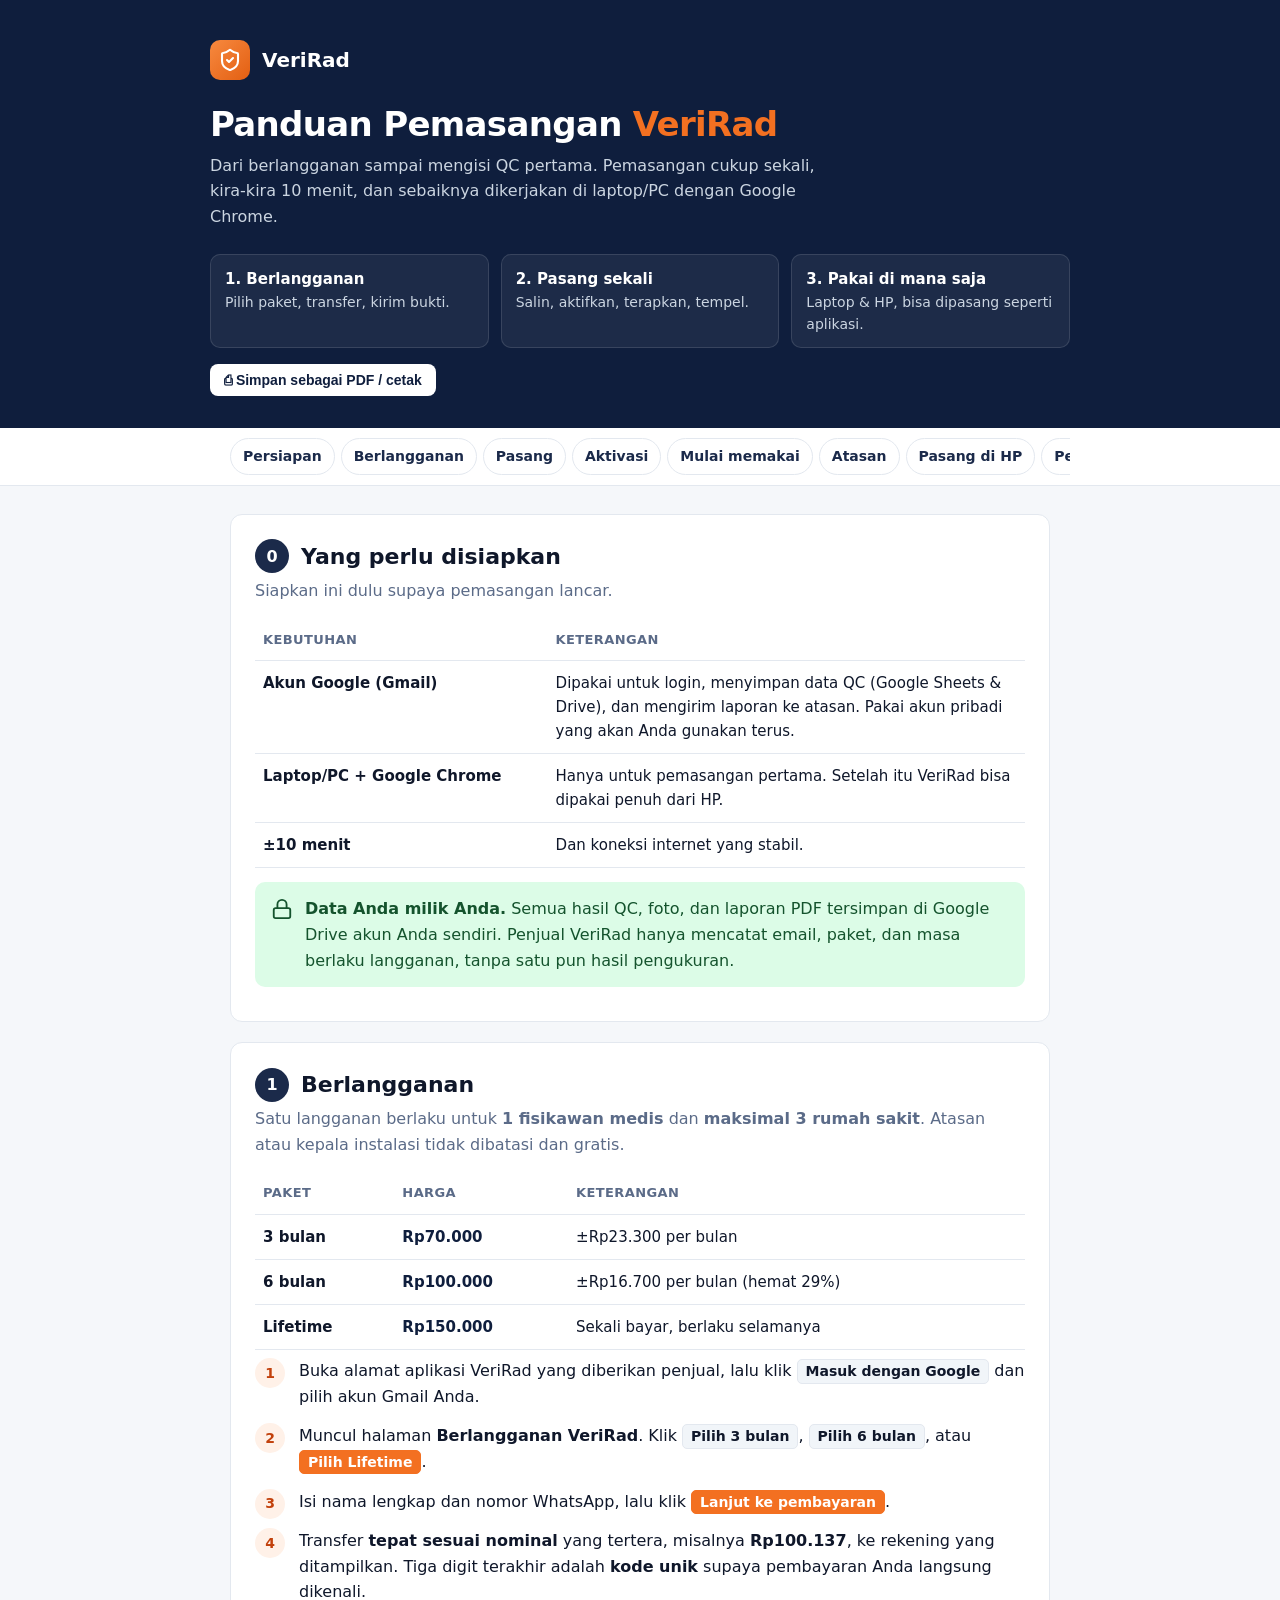
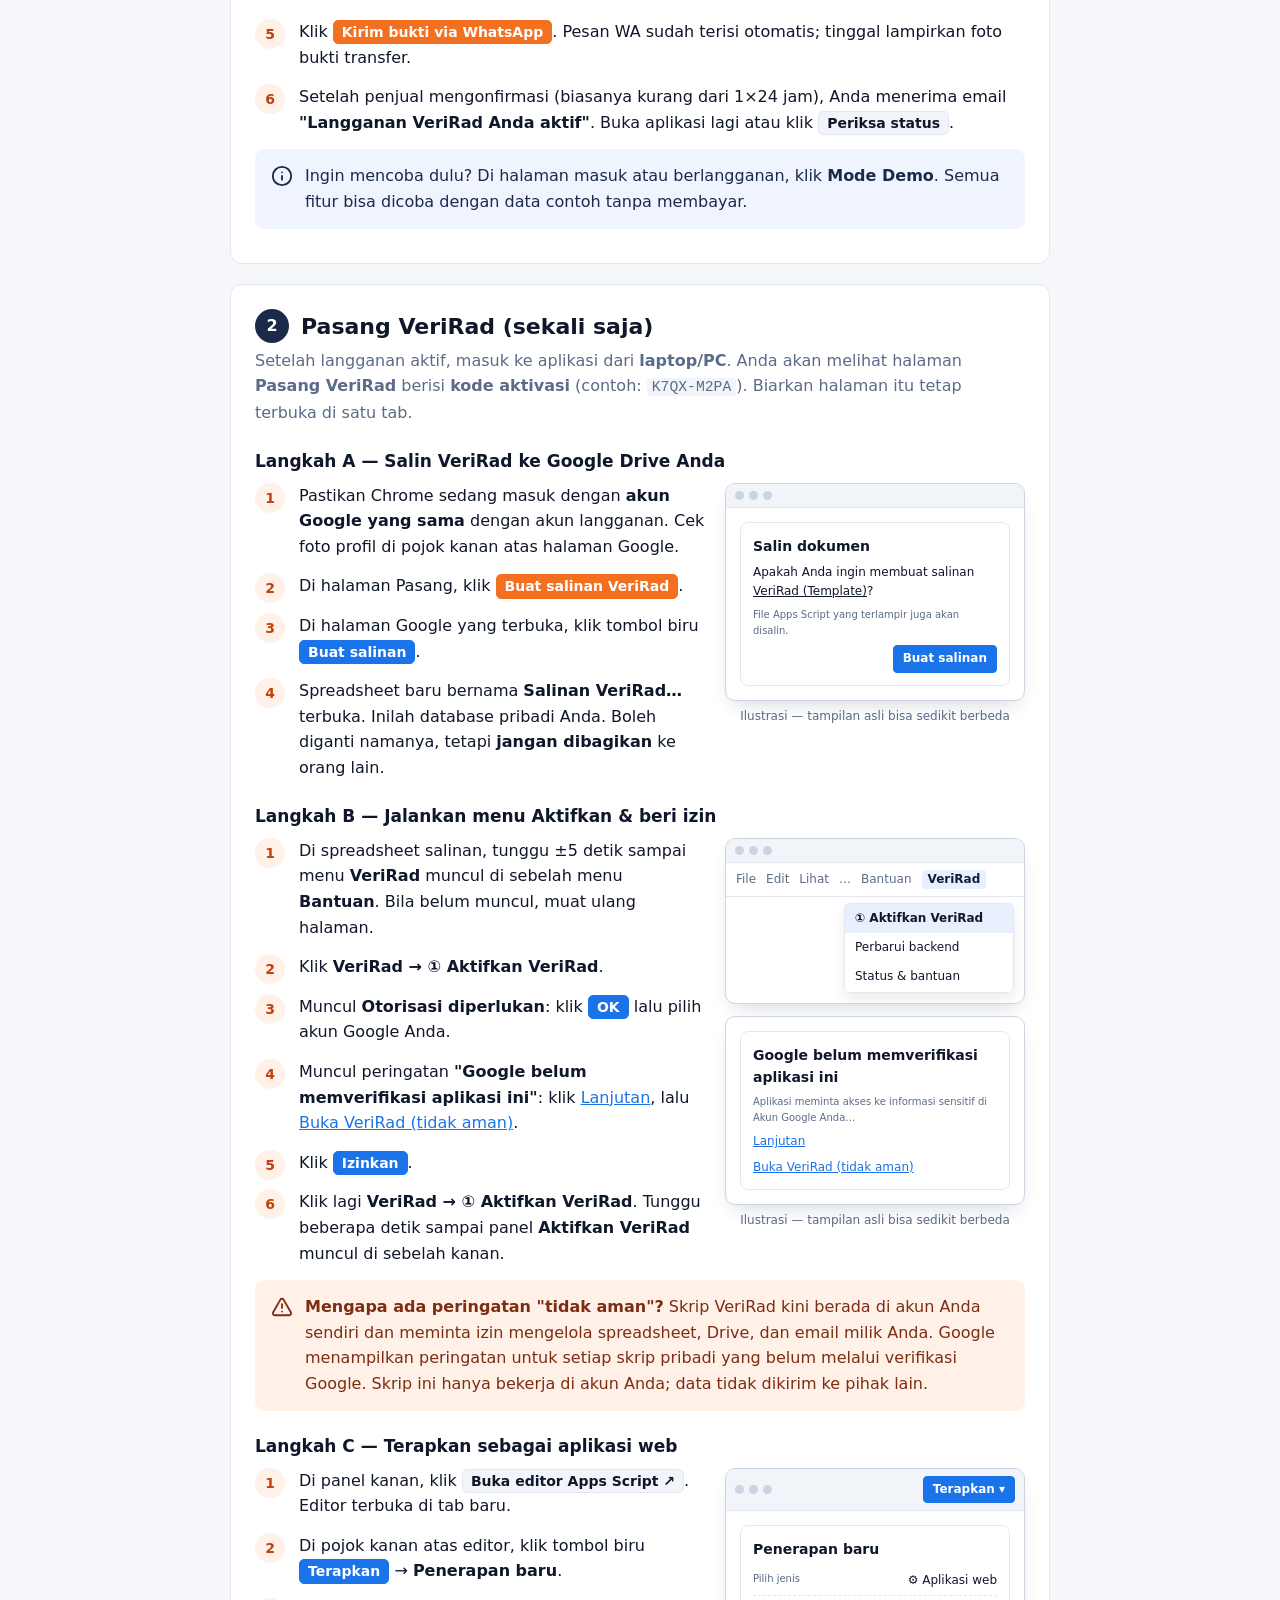
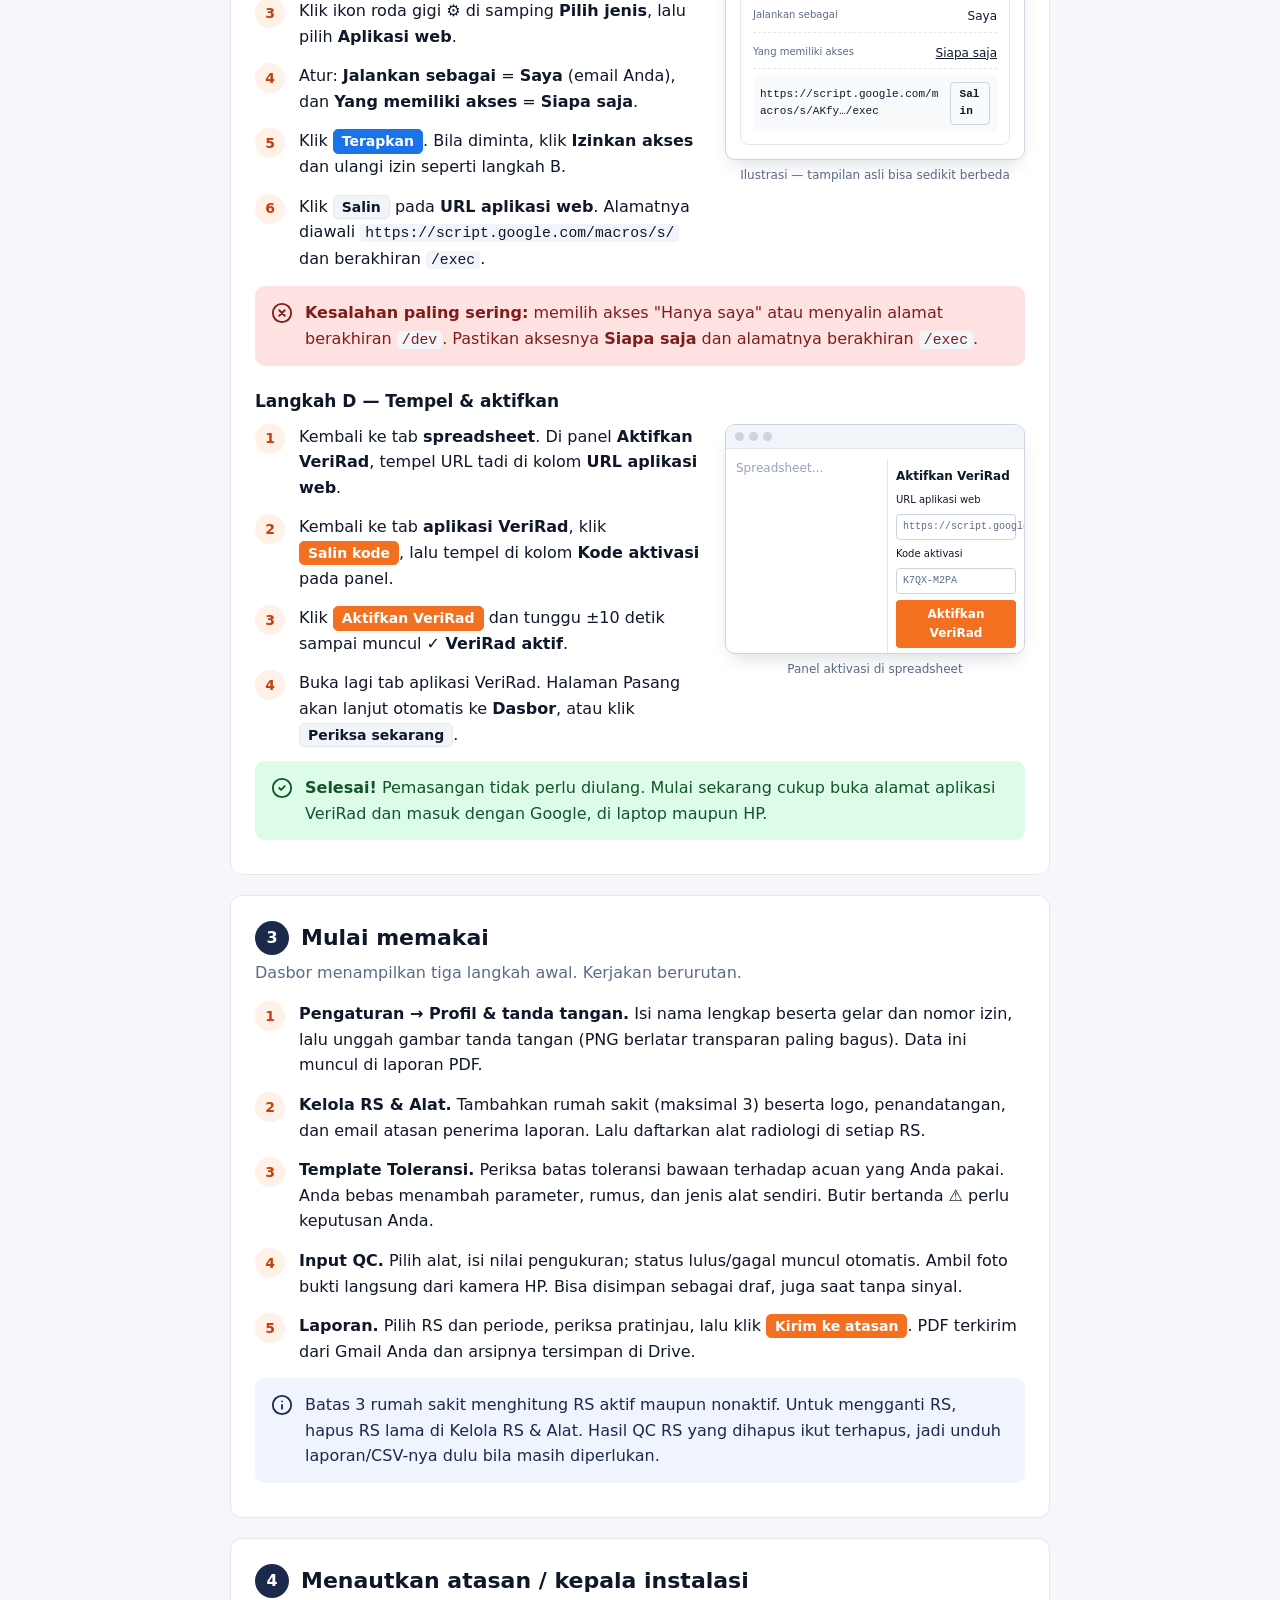
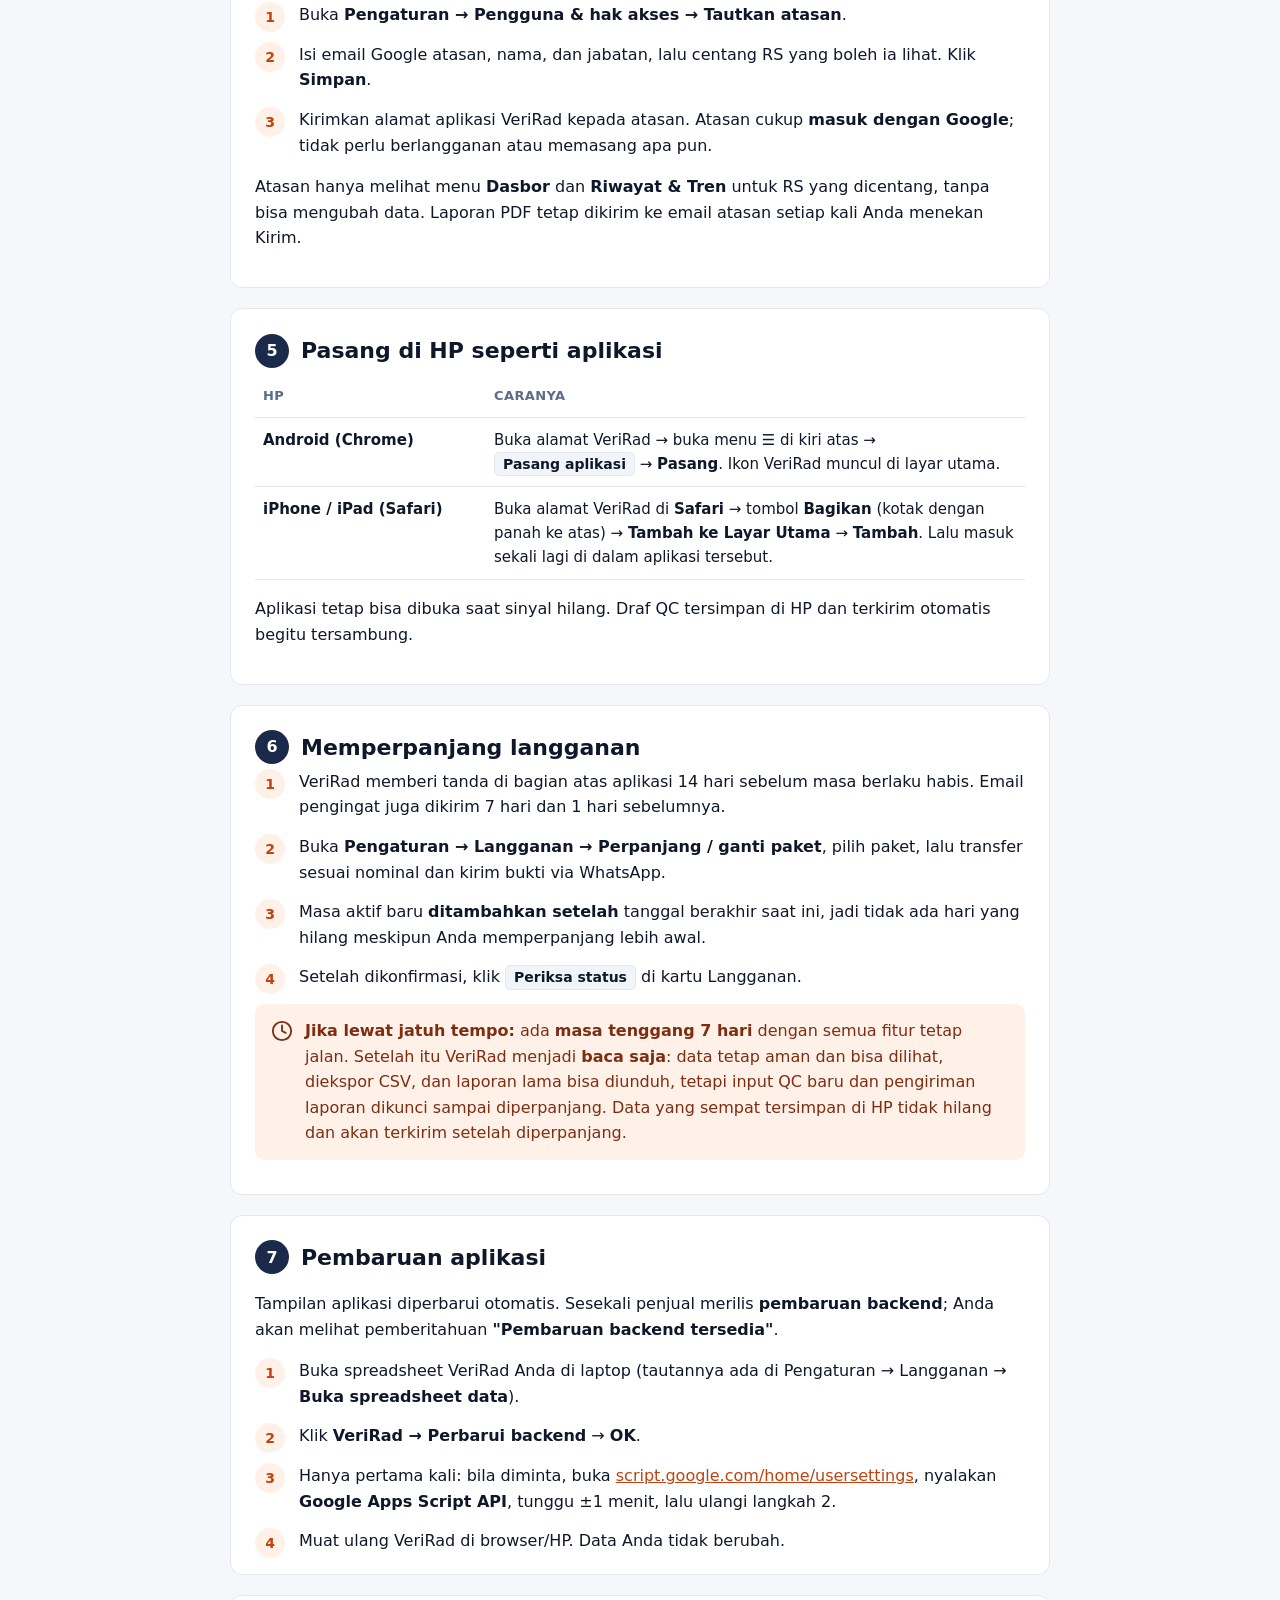
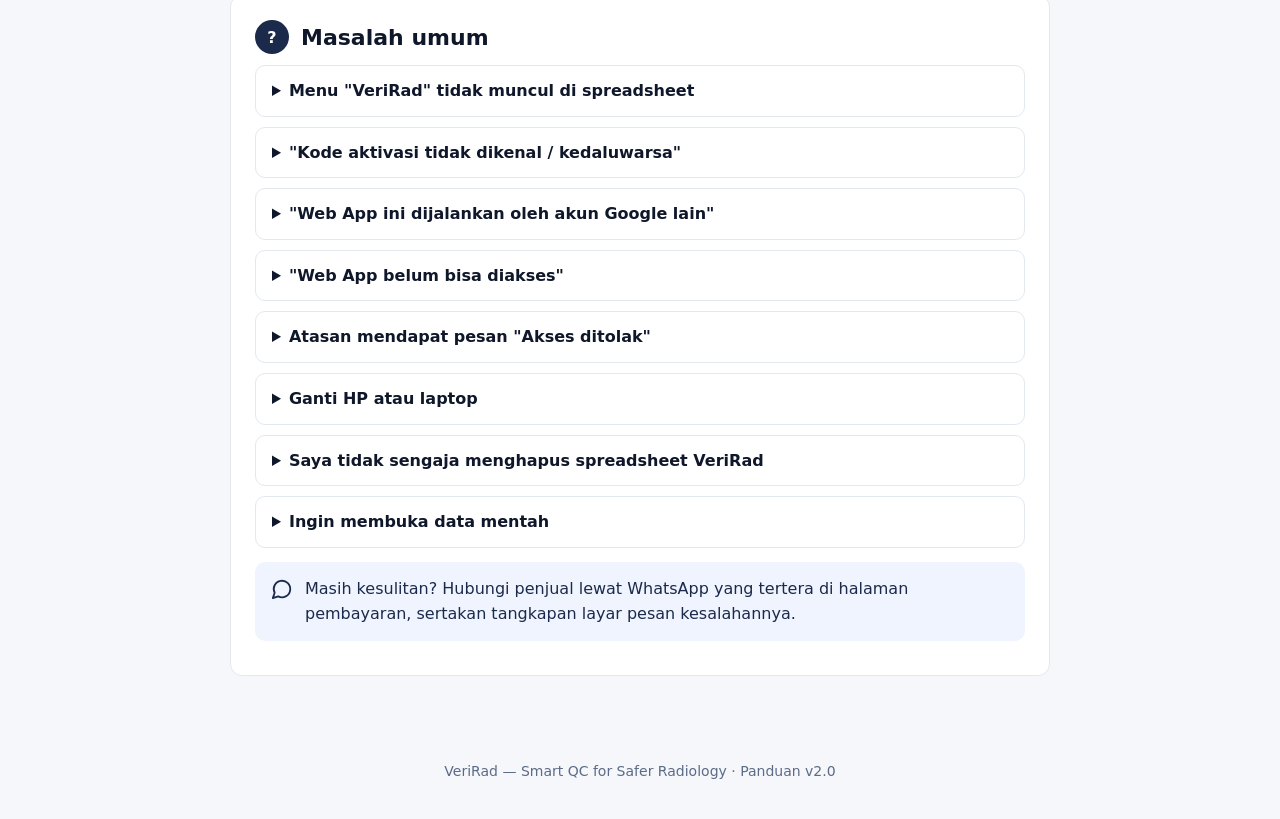
==== panduan.html @ 410401f8 "v2.0 langganan" ====
<!doctype html>
<html lang="id">
<head>
<meta charset="utf-8">
<meta name="viewport" content="width=device-width, initial-scale=1">
<title>Panduan Pemasangan VeriRad</title>
<meta name="description" content="Panduan langkah demi langkah berlangganan, memasang, dan memakai VeriRad untuk fisikawan medis.">
<link rel="icon" href="icons/favicon-32.png">
<style>
:root { --navy: #0F1E3D; --navy7: #1B2A4A; --orange: #F37021; --wash: #FFF1E8; --text: #0F172A; --muted: #5B6B88; --border: #E3E8EF; --canvas: #F5F7FA;
  --pass: #15803D; --passbg: #DCFCE7; --fail: #B91C1C; --failbg: #FEE2E2; --info: #EFF4FF; --g: #1A73E8; }
* { box-sizing: border-box; }
html { scroll-behavior: smooth; overflow-x: clip; }
body { overflow-x: clip; margin: 0; font-family: Inter, system-ui, -apple-system, "Segoe UI", Roboto, Arial, sans-serif; color: var(--text); background: var(--canvas); line-height: 1.6; font-size: 16px; -webkit-font-smoothing: antialiased; }
a { color: #C2410C; }
header.hero { background: var(--navy); color: #fff; padding: 40px 20px 32px; }
.wrap { max-width: 860px; margin: 0 auto; padding: 0 20px; }
header .wrap { padding: 0; }
.brand { display: flex; align-items: center; gap: 12px; font-weight: 700; font-size: 20px; }
.logo { width: 40px; height: 40px; border-radius: 10px; background: linear-gradient(135deg, #F7893F, #E35F12); display: grid; place-items: center; }
.logo svg { width: 24px; height: 24px; stroke: #fff; fill: none; stroke-width: 2.1; stroke-linecap: round; stroke-linejoin: round; }
h1 { font-size: 34px; line-height: 1.2; margin: 24px 0 8px; letter-spacing: -.02em; }
h1 em { font-style: normal; color: var(--orange); }
header p { color: #CBD5E1; margin: 0; max-width: 640px; }
.ringkas { display: grid; grid-template-columns: repeat(3, 1fr); gap: 12px; margin-top: 24px; }
.ringkas div { background: rgba(255,255,255,.06); border: 1px solid rgba(255,255,255,.12); border-radius: 10px; padding: 12px 14px; font-size: 14px; color: #CBD5E1; }
.ringkas b { display: block; color: #fff; font-size: 15px; }
nav.toc { background: #fff; border-bottom: 1px solid var(--border); position: sticky; top: 0; z-index: 5; }
nav.toc .wrap { display: flex; gap: 6px; overflow-x: auto; padding: 10px 20px; scrollbar-width: none; }
nav.toc a { white-space: nowrap; text-decoration: none; color: var(--navy7); font-size: 14px; font-weight: 600; padding: 6px 12px; border-radius: 999px; border: 1px solid var(--border); }
nav.toc a:hover { border-color: var(--orange); }
main { padding: 28px 0 64px; }
section.bab { background: #fff; border: 1px solid var(--border); border-radius: 12px; padding: 24px 24px 20px; margin-bottom: 20px; scroll-margin-top: 64px; }
h2 { font-size: 22px; margin: 0 0 4px; display: flex; align-items: center; gap: 12px; }
h2 .no { width: 34px; height: 34px; border-radius: 50%; background: var(--navy7); color: #fff; display: grid; place-items: center; font-size: 16px; flex: none; }
.sub { color: var(--muted); margin: 0 0 16px; }
h3 { font-size: 17px; margin: 22px 0 8px; }
ol.langkah { counter-reset: n; list-style: none; padding: 0; margin: 0; display: flex; flex-direction: column; gap: 14px; }
ol.langkah > li { counter-increment: n; position: relative; padding-left: 44px; }
ol.langkah > li::before { content: counter(n); position: absolute; left: 0; top: 0; width: 30px; height: 30px; border-radius: 50%; background: var(--wash); color: #C2410C; font-weight: 700; display: grid; place-items: center; font-size: 14px; }
.btnlabel { display: inline-block; padding: 0 8px; border-radius: 5px; background: #F1F5F9; border: 1px solid var(--border); font-weight: 600; font-size: 14px; white-space: nowrap; }
.gbtn { background: var(--g); color: #fff; border-color: var(--g); }
.obtn { background: var(--orange); color: #fff; border-color: var(--orange); }
code, .mono { font-family: "JetBrains Mono", ui-monospace, Menlo, Consolas, monospace; font-size: .92em; background: #F1F5F9; padding: 1px 5px; border-radius: 4px; }
.kotak { border-radius: 10px; padding: 14px 16px; margin: 14px 0; display: flex; gap: 12px; align-items: flex-start; }
.kotak svg { width: 22px; height: 22px; flex: none; margin-top: 2px; fill: none; stroke: currentColor; stroke-width: 2; stroke-linecap: round; stroke-linejoin: round; }
.kotak p { margin: 0; }
.tips { background: var(--info); color: var(--navy7); }
.awas { background: var(--wash); color: #7C2D12; }
.aman { background: var(--passbg); color: #14532D; }
.bahaya { background: var(--failbg); color: #7F1D1D; }
table { width: 100%; border-collapse: collapse; font-size: 15px; margin: 8px 0; }
th, td { border-bottom: 1px solid var(--border); text-align: left; padding: 10px 8px; vertical-align: top; }
th { font-size: 13px; color: var(--muted); text-transform: uppercase; letter-spacing: .03em; }
.harga { font-weight: 700; color: var(--navy); white-space: nowrap; }
.dua { display: grid; grid-template-columns: minmax(0, 1fr) 300px; gap: 20px; align-items: start; }
/* ilustrasi skematis */
.mk { border: 1px solid #CBD5E1; border-radius: 10px; background: #fff; overflow: hidden; font-size: 12px; box-shadow: 0 10px 20px -8px rgba(15,30,61,.18); position: relative; }
.mk-bar { display: flex; gap: 5px; align-items: center; padding: 7px 9px; background: #F1F5F9; border-bottom: 1px solid var(--border); }
.mk-bar i { width: 9px; height: 9px; border-radius: 50%; background: #CBD5E1; }
.mk-dlg { margin: 14px; padding: 12px; border: 1px solid var(--border); border-radius: 8px; display: flex; flex-direction: column; gap: 6px; }
.mk-dlg b { font-size: 14px; }
.mk-row { display: flex; justify-content: space-between; gap: 8px; padding: 5px 0; border-bottom: 1px dashed var(--border); }
.mk-row small, .mk-dlg small { color: var(--muted); }
.mk-b { display: inline-block; padding: 3px 9px; border-radius: 4px; border: 1px solid #CBD5E1; font-weight: 600; }
.mk-p { background: var(--g); color: #fff; border-color: var(--g); }
.mk-menu { display: flex; gap: 10px; padding: 7px 10px; border-bottom: 1px solid var(--border); color: var(--muted); }
.mk-on { color: var(--navy); font-weight: 700; background: #E8F0FE; padding: 0 6px; border-radius: 3px; }
.mk-drop { display: flex; flex-direction: column; border: 1px solid var(--border); border-radius: 6px; margin: 6px 10px 10px auto; width: 170px; box-shadow: 0 6px 14px rgba(0,0,0,.08); }
.mk-drop span { padding: 5px 10px; } .mk-sel { background: #E8F0FE; font-weight: 600; }
.mk-link { color: var(--g); text-decoration: underline; }
.mk-url { padding: 7px; background: #F8FAFC; border-radius: 4px; font-family: ui-monospace, monospace; font-size: 11px; display: flex; justify-content: space-between; gap: 6px; align-items: center; word-break: break-all; }
.mk-side { position: absolute; right: 0; top: 34px; bottom: 0; width: 46%; border-left: 1px solid var(--border); background: #fff; padding: 8px; display: flex; flex-direction: column; gap: 6px; }
.mk-in { border: 1px solid #CBD5E1; border-radius: 4px; padding: 4px 6px; font-family: ui-monospace, monospace; font-size: 10px; color: var(--muted); }
.mk-go { background: var(--orange); color: #fff; text-align: center; border-radius: 4px; padding: 5px; font-weight: 700; }
.cap { font-size: 12px; color: var(--muted); text-align: center; margin-top: 6px; }
details { border: 1px solid var(--border); border-radius: 10px; padding: 12px 16px; margin: 10px 0; background: #fff; }
details summary { cursor: pointer; font-weight: 600; }
details[open] summary { margin-bottom: 8px; }
footer { text-align: center; color: var(--muted); font-size: 14px; padding: 0 20px 40px; }
.cetak { display: inline-flex; gap: 8px; align-items: center; margin-top: 16px; background: #fff; color: var(--navy); border: 0; border-radius: 8px; padding: 8px 14px; font-weight: 600; cursor: pointer; font-size: 14px; text-decoration: none; }
@media (max-width: 720px) {
  h1 { font-size: 26px; } .ringkas { grid-template-columns: 1fr; } .dua { grid-template-columns: minmax(0, 1fr); } .btnlabel { white-space: normal; } .mono, code { word-break: break-all; } .dua .mk { max-width: 360px; }
  section.bab { padding: 20px 16px 16px; } .wrap { padding: 0 14px; } nav.toc .wrap { padding: 10px 14px; }
}
@media print {
  nav.toc, .cetak { display: none; } body { background: #fff; font-size: 12.5px; } header.hero { padding: 24px 0; -webkit-print-color-adjust: exact; print-color-adjust: exact; }
  section.bab { break-inside: avoid-page; border: 0; padding: 12px 0; margin: 0; } .kotak, .mk, .logo, h2 .no, ol.langkah > li::before, .btnlabel { -webkit-print-color-adjust: exact; print-color-adjust: exact; }
  .halaman-baru { break-before: page; }
}
</style>
</head>
<body>
<header class="hero"><div class="wrap">
  <div class="brand"><span class="logo"><svg viewBox="0 0 24 24"><path d="M20 13c0 5-3.5 7.5-7.66 8.95a1 1 0 0 1-.67-.01C7.5 20.5 4 18 4 13V6a1 1 0 0 1 1-1c2 0 4.5-1.2 6.24-2.72a1.17 1.17 0 0 1 1.52 0C14.51 3.81 17 5 19 5a1 1 0 0 1 1 1z"/><path d="m9 12 2 2 4-4"/></svg></span>VeriRad</div>
  <h1>Panduan Pemasangan <em>VeriRad</em></h1>
  <p>Dari berlangganan sampai mengisi QC pertama. Pemasangan cukup sekali, kira-kira 10 menit, dan sebaiknya dikerjakan di laptop/PC dengan Google Chrome.</p>
  <div class="ringkas">
    <div><b>1. Berlangganan</b>Pilih paket, transfer, kirim bukti.</div>
    <div><b>2. Pasang sekali</b>Salin, aktifkan, terapkan, tempel.</div>
    <div><b>3. Pakai di mana saja</b>Laptop & HP, bisa dipasang seperti aplikasi.</div>
  </div>
  <button class="cetak" onclick="window.print()">⎙ Simpan sebagai PDF / cetak</button>
</div></header>

<nav class="toc"><div class="wrap">
  <a href="#siapkan">Persiapan</a><a href="#langganan">Berlangganan</a><a href="#pasang">Pasang</a><a href="#aktivasi">Aktivasi</a><a href="#mulai">Mulai memakai</a>
  <a href="#atasan">Atasan</a><a href="#hp">Pasang di HP</a><a href="#perpanjang">Perpanjang</a><a href="#perbarui">Pembaruan</a><a href="#masalah">Masalah umum</a>
</div></nav>

<main><div class="wrap">

<section class="bab" id="siapkan">
  <h2><span class="no">0</span>Yang perlu disiapkan</h2>
  <p class="sub">Siapkan ini dulu supaya pemasangan lancar.</p>
  <table>
    <tr><th style="width:38%">Kebutuhan</th><th>Keterangan</th></tr>
    <tr><td><b>Akun Google (Gmail)</b></td><td>Dipakai untuk login, menyimpan data QC (Google Sheets & Drive), dan mengirim laporan ke atasan. Pakai akun pribadi yang akan Anda gunakan terus.</td></tr>
    <tr><td><b>Laptop/PC + Google Chrome</b></td><td>Hanya untuk pemasangan pertama. Setelah itu VeriRad bisa dipakai penuh dari HP.</td></tr>
    <tr><td><b>±10 menit</b></td><td>Dan koneksi internet yang stabil.</td></tr>
  </table>
  <div class="kotak aman"><svg viewBox="0 0 24 24"><rect x="3" y="11" width="18" height="11" rx="2"/><path d="M7 11V7a5 5 0 0 1 10 0v4"/></svg>
    <p><b>Data Anda milik Anda.</b> Semua hasil QC, foto, dan laporan PDF tersimpan di Google Drive akun Anda sendiri. Penjual VeriRad hanya mencatat email, paket, dan masa berlaku langganan, tanpa satu pun hasil pengukuran.</p></div>
</section>

<section class="bab" id="langganan">
  <h2><span class="no">1</span>Berlangganan</h2>
  <p class="sub">Satu langganan berlaku untuk <b>1 fisikawan medis</b> dan <b>maksimal 3 rumah sakit</b>. Atasan atau kepala instalasi tidak dibatasi dan gratis.</p>
  <table>
    <tr><th>Paket</th><th>Harga</th><th>Keterangan</th></tr>
    <tr><td><b>3 bulan</b></td><td class="harga">Rp70.000</td><td>±Rp23.300 per bulan</td></tr>
    <tr><td><b>6 bulan</b></td><td class="harga">Rp100.000</td><td>±Rp16.700 per bulan (hemat 29%)</td></tr>
    <tr><td><b>Lifetime</b></td><td class="harga">Rp150.000</td><td>Sekali bayar, berlaku selamanya</td></tr>
  </table>
  <ol class="langkah">
    <li>Buka alamat aplikasi VeriRad yang diberikan penjual, lalu klik <span class="btnlabel">Masuk dengan Google</span> dan pilih akun Gmail Anda.</li>
    <li>Muncul halaman <b>Berlangganan VeriRad</b>. Klik <span class="btnlabel">Pilih 3 bulan</span>, <span class="btnlabel">Pilih 6 bulan</span>, atau <span class="btnlabel obtn">Pilih Lifetime</span>.</li>
    <li>Isi nama lengkap dan nomor WhatsApp, lalu klik <span class="btnlabel obtn">Lanjut ke pembayaran</span>.</li>
    <li>Transfer <b>tepat sesuai nominal</b> yang tertera, misalnya <b>Rp100.137</b>, ke rekening yang ditampilkan. Tiga digit terakhir adalah <b>kode unik</b> supaya pembayaran Anda langsung dikenali.</li>
    <li>Klik <span class="btnlabel obtn">Kirim bukti via WhatsApp</span>. Pesan WA sudah terisi otomatis; tinggal lampirkan foto bukti transfer.</li>
    <li>Setelah penjual mengonfirmasi (biasanya kurang dari 1×24 jam), Anda menerima email <b>"Langganan VeriRad Anda aktif"</b>. Buka aplikasi lagi atau klik <span class="btnlabel">Periksa status</span>.</li>
  </ol>
  <div class="kotak tips"><svg viewBox="0 0 24 24"><circle cx="12" cy="12" r="10"/><path d="M12 16v-4M12 8h.01"/></svg>
    <p>Ingin mencoba dulu? Di halaman masuk atau berlangganan, klik <b>Mode Demo</b>. Semua fitur bisa dicoba dengan data contoh tanpa membayar.</p></div>
</section>

<section class="bab halaman-baru" id="pasang">
  <h2><span class="no">2</span>Pasang VeriRad (sekali saja)</h2>
  <p class="sub">Setelah langganan aktif, masuk ke aplikasi dari <b>laptop/PC</b>. Anda akan melihat halaman <b>Pasang VeriRad</b> berisi <b>kode aktivasi</b> (contoh: <span class="mono">K7QX-M2PA</span>). Biarkan halaman itu tetap terbuka di satu tab.</p>

  <h3>Langkah A — Salin VeriRad ke Google Drive Anda</h3>
  <div class="dua"><ol class="langkah">
    <li>Pastikan Chrome sedang masuk dengan <b>akun Google yang sama</b> dengan akun langganan. Cek foto profil di pojok kanan atas halaman Google.</li>
    <li>Di halaman Pasang, klik <span class="btnlabel obtn">Buat salinan VeriRad</span>.</li>
    <li>Di halaman Google yang terbuka, klik tombol biru <span class="btnlabel gbtn">Buat salinan</span>.</li>
    <li>Spreadsheet baru bernama <b>Salinan VeriRad…</b> terbuka. Inilah database pribadi Anda. Boleh diganti namanya, tetapi <b>jangan dibagikan</b> ke orang lain.</li>
  </ol>
  <div><div class="mk"><div class="mk-bar"><i></i><i></i><i></i></div><div class="mk-dlg"><b>Salin dokumen</b><span>Apakah Anda ingin membuat salinan <u>VeriRad (Template)</u>?</span><small>File Apps Script yang terlampir juga akan disalin.</small><div style="text-align:right"><span class="mk-b mk-p">Buat salinan</span></div></div></div><div class="cap">Ilustrasi — tampilan asli bisa sedikit berbeda</div></div></div>

  <h3 id="aktivasi">Langkah B — Jalankan menu Aktifkan & beri izin</h3>
  <div class="dua"><ol class="langkah">
    <li>Di spreadsheet salinan, tunggu ±5 detik sampai menu <b>VeriRad</b> muncul di sebelah menu <b>Bantuan</b>. Bila belum muncul, muat ulang halaman.</li>
    <li>Klik <b>VeriRad → ① Aktifkan VeriRad</b>.</li>
    <li>Muncul <b>Otorisasi diperlukan</b>: klik <span class="btnlabel gbtn">OK</span> lalu pilih akun Google Anda.</li>
    <li>Muncul peringatan <b>"Google belum memverifikasi aplikasi ini"</b>: klik <span class="mk-link">Lanjutan</span>, lalu <span class="mk-link">Buka VeriRad (tidak aman)</span>.</li>
    <li>Klik <span class="btnlabel gbtn">Izinkan</span>.</li>
    <li>Klik lagi <b>VeriRad → ① Aktifkan VeriRad</b>. Tunggu beberapa detik sampai panel <b>Aktifkan VeriRad</b> muncul di sebelah kanan.</li>
  </ol>
  <div><div class="mk"><div class="mk-bar"><i></i><i></i><i></i></div><div class="mk-menu"><span>File</span><span>Edit</span><span>Lihat</span><span>…</span><span>Bantuan</span><span class="mk-on">VeriRad</span></div>
    <div class="mk-drop"><span class="mk-sel">① Aktifkan VeriRad</span><span>Perbarui backend</span><span>Status &amp; bantuan</span></div></div>
    <div class="mk" style="margin-top:12px"><div class="mk-dlg"><b>Google belum memverifikasi aplikasi ini</b><small>Aplikasi meminta akses ke informasi sensitif di Akun Google Anda…</small><span class="mk-link">Lanjutan</span><span class="mk-link">Buka VeriRad (tidak aman)</span></div></div>
    <div class="cap">Ilustrasi — tampilan asli bisa sedikit berbeda</div></div></div>
  <div class="kotak awas"><svg viewBox="0 0 24 24"><path d="m21.73 18-8-14a2 2 0 0 0-3.48 0l-8 14A2 2 0 0 0 4 21h16a2 2 0 0 0 1.73-3"/><path d="M12 9v4M12 17h.01"/></svg>
    <p><b>Mengapa ada peringatan "tidak aman"?</b> Skrip VeriRad kini berada di akun Anda sendiri dan meminta izin mengelola spreadsheet, Drive, dan email milik Anda. Google menampilkan peringatan untuk setiap skrip pribadi yang belum melalui verifikasi Google. Skrip ini hanya bekerja di akun Anda; data tidak dikirim ke pihak lain.</p></div>

  <h3>Langkah C — Terapkan sebagai aplikasi web</h3>
  <div class="dua"><ol class="langkah">
    <li>Di panel kanan, klik <span class="btnlabel">Buka editor Apps Script ↗</span>. Editor terbuka di tab baru.</li>
    <li>Di pojok kanan atas editor, klik tombol biru <span class="btnlabel gbtn">Terapkan</span> → <b>Penerapan baru</b>.</li>
    <li>Klik ikon roda gigi ⚙️ di samping <b>Pilih jenis</b>, lalu pilih <b>Aplikasi web</b>.</li>
    <li>Atur: <b>Jalankan sebagai</b> = <b>Saya</b> (email Anda), dan <b>Yang memiliki akses</b> = <b>Siapa saja</b>.</li>
    <li>Klik <span class="btnlabel gbtn">Terapkan</span>. Bila diminta, klik <b>Izinkan akses</b> dan ulangi izin seperti langkah B.</li>
    <li>Klik <span class="btnlabel">Salin</span> pada <b>URL aplikasi web</b>. Alamatnya diawali <span class="mono">https://script.google.com/macros/s/</span> dan berakhiran <span class="mono">/exec</span>.</li>
  </ol>
  <div><div class="mk"><div class="mk-bar"><i></i><i></i><i></i><span class="mk-b mk-p" style="margin-left:auto">Terapkan ▾</span></div><div class="mk-dlg"><b>Penerapan baru</b>
    <span class="mk-row"><small>Pilih jenis</small>⚙️ Aplikasi web</span><span class="mk-row"><small>Jalankan sebagai</small>Saya</span><span class="mk-row"><small>Yang memiliki akses</small><u>Siapa saja</u></span>
    <div class="mk-url">https://script.google.com/macros/s/AKfy…/exec <span class="mk-b">Salin</span></div></div></div><div class="cap">Ilustrasi — tampilan asli bisa sedikit berbeda</div></div></div>
  <div class="kotak bahaya"><svg viewBox="0 0 24 24"><circle cx="12" cy="12" r="10"/><path d="m15 9-6 6M9 9l6 6"/></svg>
    <p><b>Kesalahan paling sering:</b> memilih akses "Hanya saya" atau menyalin alamat berakhiran <span class="mono">/dev</span>. Pastikan aksesnya <b>Siapa saja</b> dan alamatnya berakhiran <span class="mono">/exec</span>.</p></div>

  <h3>Langkah D — Tempel & aktifkan</h3>
  <div class="dua"><ol class="langkah">
    <li>Kembali ke tab <b>spreadsheet</b>. Di panel <b>Aktifkan VeriRad</b>, tempel URL tadi di kolom <b>URL aplikasi web</b>.</li>
    <li>Kembali ke tab <b>aplikasi VeriRad</b>, klik <span class="btnlabel obtn">Salin kode</span>, lalu tempel di kolom <b>Kode aktivasi</b> pada panel.</li>
    <li>Klik <span class="btnlabel obtn">Aktifkan VeriRad</span> dan tunggu ±10 detik sampai muncul <b>✓ VeriRad aktif</b>.</li>
    <li>Buka lagi tab aplikasi VeriRad. Halaman Pasang akan lanjut otomatis ke <b>Dasbor</b>, atau klik <span class="btnlabel">Periksa sekarang</span>.</li>
  </ol>
  <div><div class="mk" style="height:230px"><div class="mk-bar"><i></i><i></i><i></i></div><div style="padding:10px;color:#94A3B8">Spreadsheet…</div>
    <div class="mk-side"><b>Aktifkan VeriRad</b><small>URL aplikasi web</small><span class="mk-in">https://script.google.com/…/exec</span><small>Kode aktivasi</small><span class="mk-in">K7QX-M2PA</span><span class="mk-go">Aktifkan VeriRad</span></div></div>
    <div class="cap">Panel aktivasi di spreadsheet</div></div></div>
  <div class="kotak aman"><svg viewBox="0 0 24 24"><circle cx="12" cy="12" r="10"/><path d="m9 12 2 2 4-4"/></svg>
    <p><b>Selesai!</b> Pemasangan tidak perlu diulang. Mulai sekarang cukup buka alamat aplikasi VeriRad dan masuk dengan Google, di laptop maupun HP.</p></div>
</section>

<section class="bab halaman-baru" id="mulai">
  <h2><span class="no">3</span>Mulai memakai</h2>
  <p class="sub">Dasbor menampilkan tiga langkah awal. Kerjakan berurutan.</p>
  <ol class="langkah">
    <li><b>Pengaturan → Profil & tanda tangan.</b> Isi nama lengkap beserta gelar dan nomor izin, lalu unggah gambar tanda tangan (PNG berlatar transparan paling bagus). Data ini muncul di laporan PDF.</li>
    <li><b>Kelola RS & Alat.</b> Tambahkan rumah sakit (maksimal 3) beserta logo, penandatangan, dan email atasan penerima laporan. Lalu daftarkan alat radiologi di setiap RS.</li>
    <li><b>Template Toleransi.</b> Periksa batas toleransi bawaan terhadap acuan yang Anda pakai. Anda bebas menambah parameter, rumus, dan jenis alat sendiri. Butir bertanda ⚠ perlu keputusan Anda.</li>
    <li><b>Input QC.</b> Pilih alat, isi nilai pengukuran; status lulus/gagal muncul otomatis. Ambil foto bukti langsung dari kamera HP. Bisa disimpan sebagai draf, juga saat tanpa sinyal.</li>
    <li><b>Laporan.</b> Pilih RS dan periode, periksa pratinjau, lalu klik <span class="btnlabel obtn">Kirim ke atasan</span>. PDF terkirim dari Gmail Anda dan arsipnya tersimpan di Drive.</li>
  </ol>
  <div class="kotak tips"><svg viewBox="0 0 24 24"><circle cx="12" cy="12" r="10"/><path d="M12 16v-4M12 8h.01"/></svg>
    <p>Batas 3 rumah sakit menghitung RS aktif maupun nonaktif. Untuk mengganti RS, hapus RS lama di Kelola RS & Alat. Hasil QC RS yang dihapus ikut terhapus, jadi unduh laporan/CSV-nya dulu bila masih diperlukan.</p></div>
</section>

<section class="bab" id="atasan">
  <h2><span class="no">4</span>Menautkan atasan / kepala instalasi</h2>
  <ol class="langkah">
    <li>Buka <b>Pengaturan → Pengguna & hak akses → Tautkan atasan</b>.</li>
    <li>Isi email Google atasan, nama, dan jabatan, lalu centang RS yang boleh ia lihat. Klik <b>Simpan</b>.</li>
    <li>Kirimkan alamat aplikasi VeriRad kepada atasan. Atasan cukup <b>masuk dengan Google</b>; tidak perlu berlangganan atau memasang apa pun.</li>
  </ol>
  <p>Atasan hanya melihat menu <b>Dasbor</b> dan <b>Riwayat & Tren</b> untuk RS yang dicentang, tanpa bisa mengubah data. Laporan PDF tetap dikirim ke email atasan setiap kali Anda menekan Kirim.</p>
</section>

<section class="bab" id="hp">
  <h2><span class="no">5</span>Pasang di HP seperti aplikasi</h2>
  <table>
    <tr><th style="width:30%">HP</th><th>Caranya</th></tr>
    <tr><td><b>Android (Chrome)</b></td><td>Buka alamat VeriRad → buka menu ☰ di kiri atas → <span class="btnlabel">Pasang aplikasi</span> → <b>Pasang</b>. Ikon VeriRad muncul di layar utama.</td></tr>
    <tr><td><b>iPhone / iPad (Safari)</b></td><td>Buka alamat VeriRad di <b>Safari</b> → tombol <b>Bagikan</b> (kotak dengan panah ke atas) → <b>Tambah ke Layar Utama</b> → <b>Tambah</b>. Lalu masuk sekali lagi di dalam aplikasi tersebut.</td></tr>
  </table>
  <p>Aplikasi tetap bisa dibuka saat sinyal hilang. Draf QC tersimpan di HP dan terkirim otomatis begitu tersambung.</p>
</section>

<section class="bab" id="perpanjang">
  <h2><span class="no">6</span>Memperpanjang langganan</h2>
  <ol class="langkah">
    <li>VeriRad memberi tanda di bagian atas aplikasi 14 hari sebelum masa berlaku habis. Email pengingat juga dikirim 7 hari dan 1 hari sebelumnya.</li>
    <li>Buka <b>Pengaturan → Langganan → Perpanjang / ganti paket</b>, pilih paket, lalu transfer sesuai nominal dan kirim bukti via WhatsApp.</li>
    <li>Masa aktif baru <b>ditambahkan setelah</b> tanggal berakhir saat ini, jadi tidak ada hari yang hilang meskipun Anda memperpanjang lebih awal.</li>
    <li>Setelah dikonfirmasi, klik <span class="btnlabel">Periksa status</span> di kartu Langganan.</li>
  </ol>
  <div class="kotak awas"><svg viewBox="0 0 24 24"><circle cx="12" cy="12" r="10"/><path d="M12 6v6l4 2"/></svg>
    <p><b>Jika lewat jatuh tempo:</b> ada <b>masa tenggang 7 hari</b> dengan semua fitur tetap jalan. Setelah itu VeriRad menjadi <b>baca saja</b>: data tetap aman dan bisa dilihat, diekspor CSV, dan laporan lama bisa diunduh, tetapi input QC baru dan pengiriman laporan dikunci sampai diperpanjang. Data yang sempat tersimpan di HP tidak hilang dan akan terkirim setelah diperpanjang.</p></div>
</section>

<section class="bab" id="perbarui">
  <h2><span class="no">7</span>Pembaruan aplikasi</h2>
  <p>Tampilan aplikasi diperbarui otomatis. Sesekali penjual merilis <b>pembaruan backend</b>; Anda akan melihat pemberitahuan <b>"Pembaruan backend tersedia"</b>.</p>
  <ol class="langkah">
    <li>Buka spreadsheet VeriRad Anda di laptop (tautannya ada di Pengaturan → Langganan → <b>Buka spreadsheet data</b>).</li>
    <li>Klik <b>VeriRad → Perbarui backend</b> → <b>OK</b>.</li>
    <li>Hanya pertama kali: bila diminta, buka <a href="https://script.google.com/home/usersettings" target="_blank" rel="noopener">script.google.com/home/usersettings</a>, nyalakan <b>Google Apps Script API</b>, tunggu ±1 menit, lalu ulangi langkah 2.</li>
    <li>Muat ulang VeriRad di browser/HP. Data Anda tidak berubah.</li>
  </ol>
</section>

<section class="bab" id="masalah">
  <h2><span class="no">?</span>Masalah umum</h2>
  <details><summary>Menu "VeriRad" tidak muncul di spreadsheet</summary>Tunggu beberapa detik lalu muat ulang halaman (F5). Pastikan Anda membuka <b>salinan</b> milik Anda, bukan template dari penjual.</details>
  <details><summary>"Kode aktivasi tidak dikenal / kedaluwarsa"</summary>Kode berlaku 48 jam dan hanya sekali pakai. Di halaman Pasang klik <b>Kode baru</b>, lalu salin ulang ke panel.</details>
  <details><summary>"Web App ini dijalankan oleh akun Google lain"</summary>Spreadsheet disalin atau diterapkan dengan akun yang berbeda dari akun langganan. Keluar dari Google, masuk dengan akun langganan, lalu ulangi pemasangan dari Langkah A.</details>
  <details><summary>"Web App belum bisa diakses"</summary>Buka editor Apps Script → <b>Terapkan → Kelola penerapan</b> → ✏️ → pastikan <b>Yang memiliki akses = Siapa saja</b> → <b>Terapkan</b>. Lalu klik Aktifkan lagi.</details>
  <details><summary>Atasan mendapat pesan "Akses ditolak"</summary>Pastikan email atasan sudah ditautkan dan berstatus Aktif di Pengaturan, serta atasan masuk dengan email Google yang sama persis.</details>
  <details><summary>Ganti HP atau laptop</summary>Cukup buka alamat VeriRad dan masuk dengan akun Google yang sama. Data tersimpan di Google Drive, bukan di perangkat.</details>
  <details><summary>Saya tidak sengaja menghapus spreadsheet VeriRad</summary>Pulihkan dari <b>Sampah</b> Google Drive (tersimpan 30 hari). Bila perlu memasang ulang, hubungi penjual untuk melepas sambungan lama, lalu ulangi pemasangan.</details>
  <details><summary>Ingin membuka data mentah</summary>Semua data ada di spreadsheet VeriRad Anda (sheet SesiQC, HasilQC, dll.) dan folder <b>VeriRad — Data QC</b> di Google Drive. Sebaiknya jangan mengedit sheet secara langsung.</details>
  <div class="kotak tips"><svg viewBox="0 0 24 24"><path d="M7.9 20A9 9 0 1 0 4 16.1L2 22Z"/></svg>
    <p>Masih kesulitan? Hubungi penjual lewat WhatsApp yang tertera di halaman pembayaran, sertakan tangkapan layar pesan kesalahannya.</p></div>
</section>

</div></main>
<footer>VeriRad — Smart QC for Safer Radiology · Panduan v2.0</footer>
<script>addEventListener('beforeprint', () => document.querySelectorAll('details').forEach(d => d.open = true));</script>
</body>
</html>
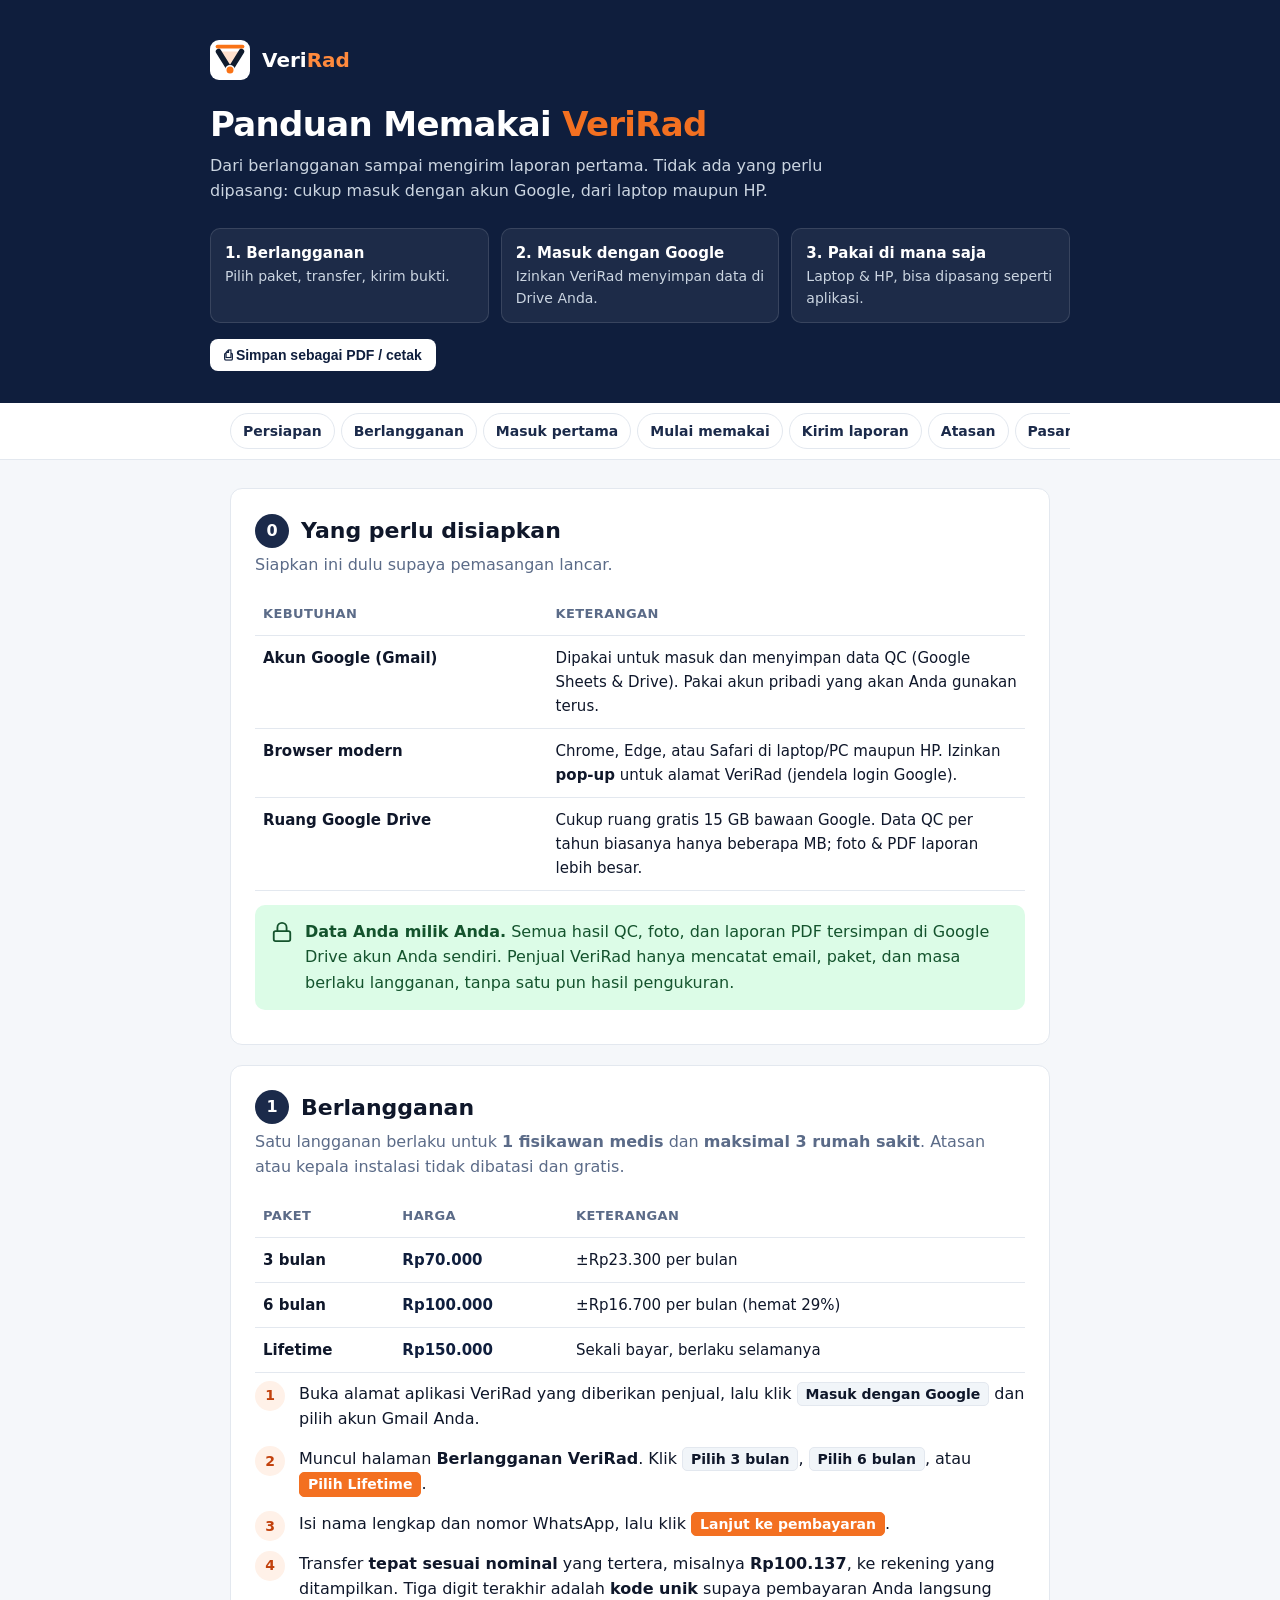
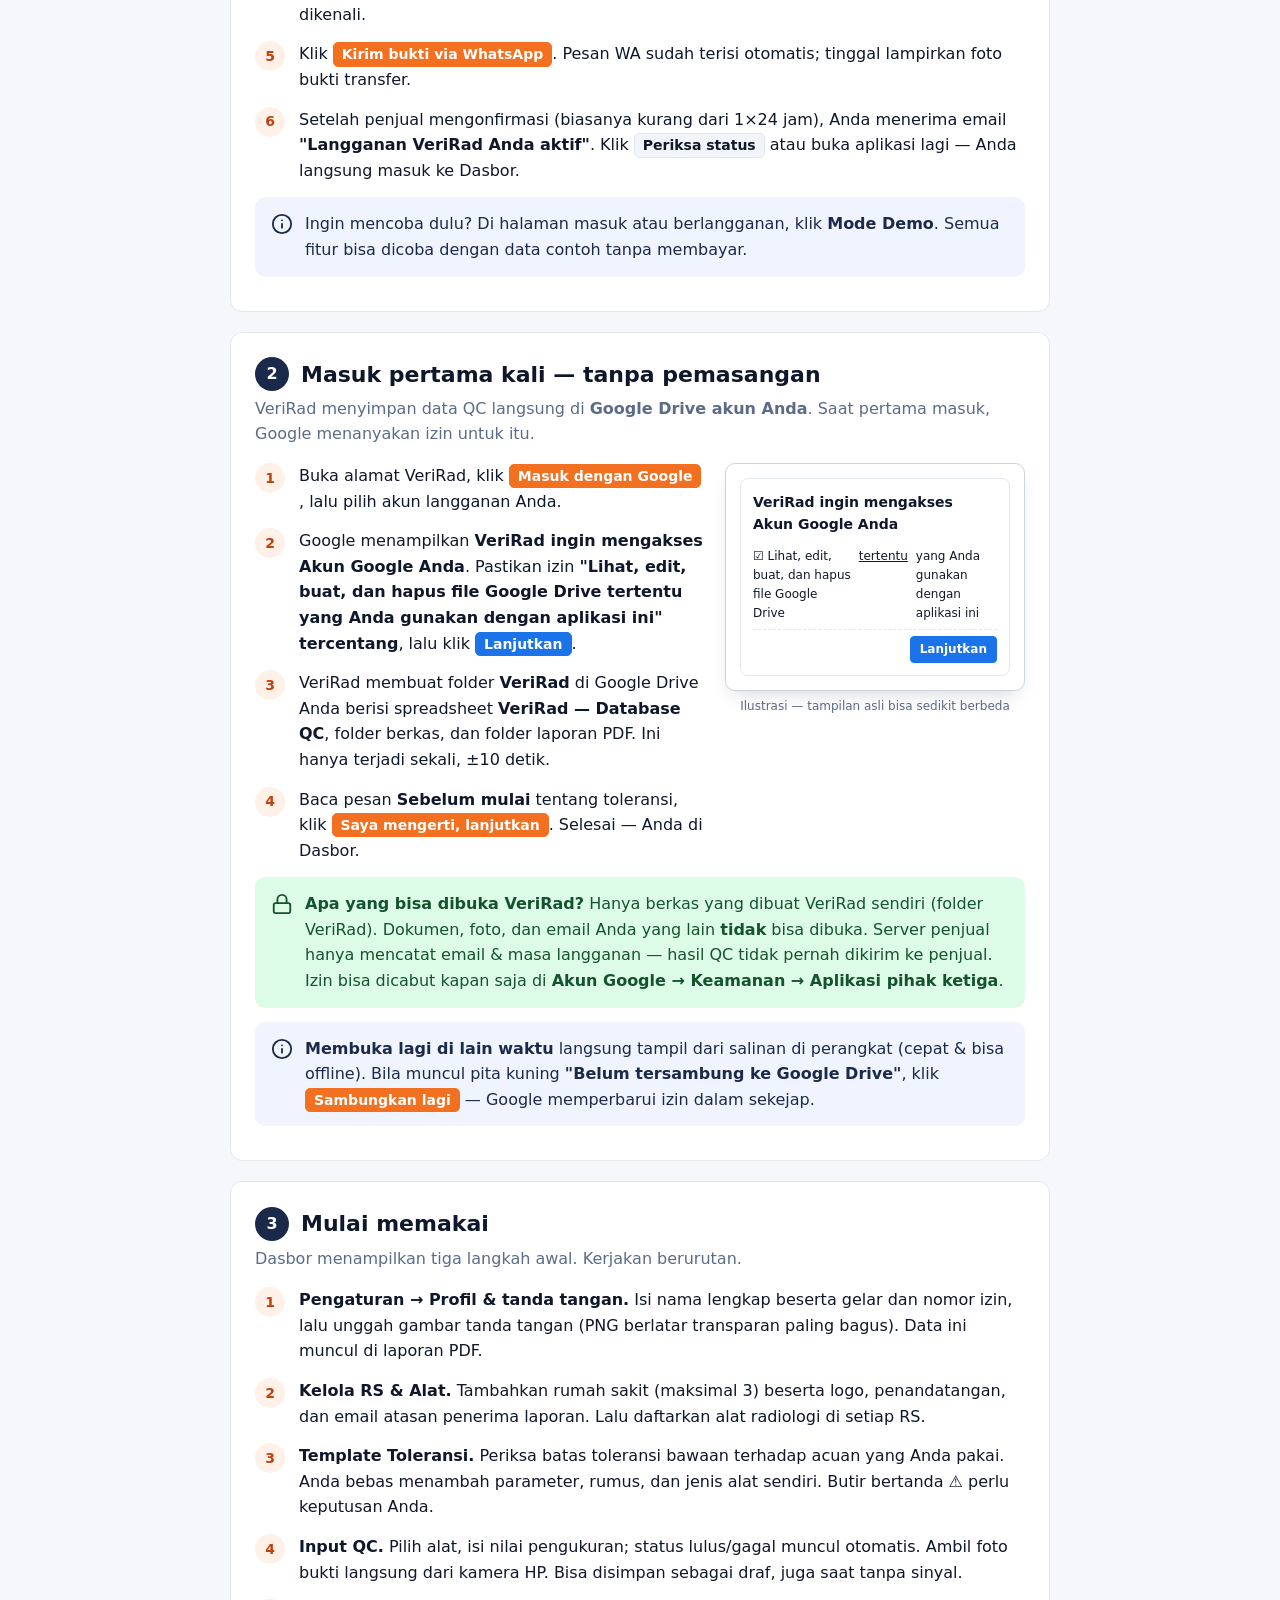
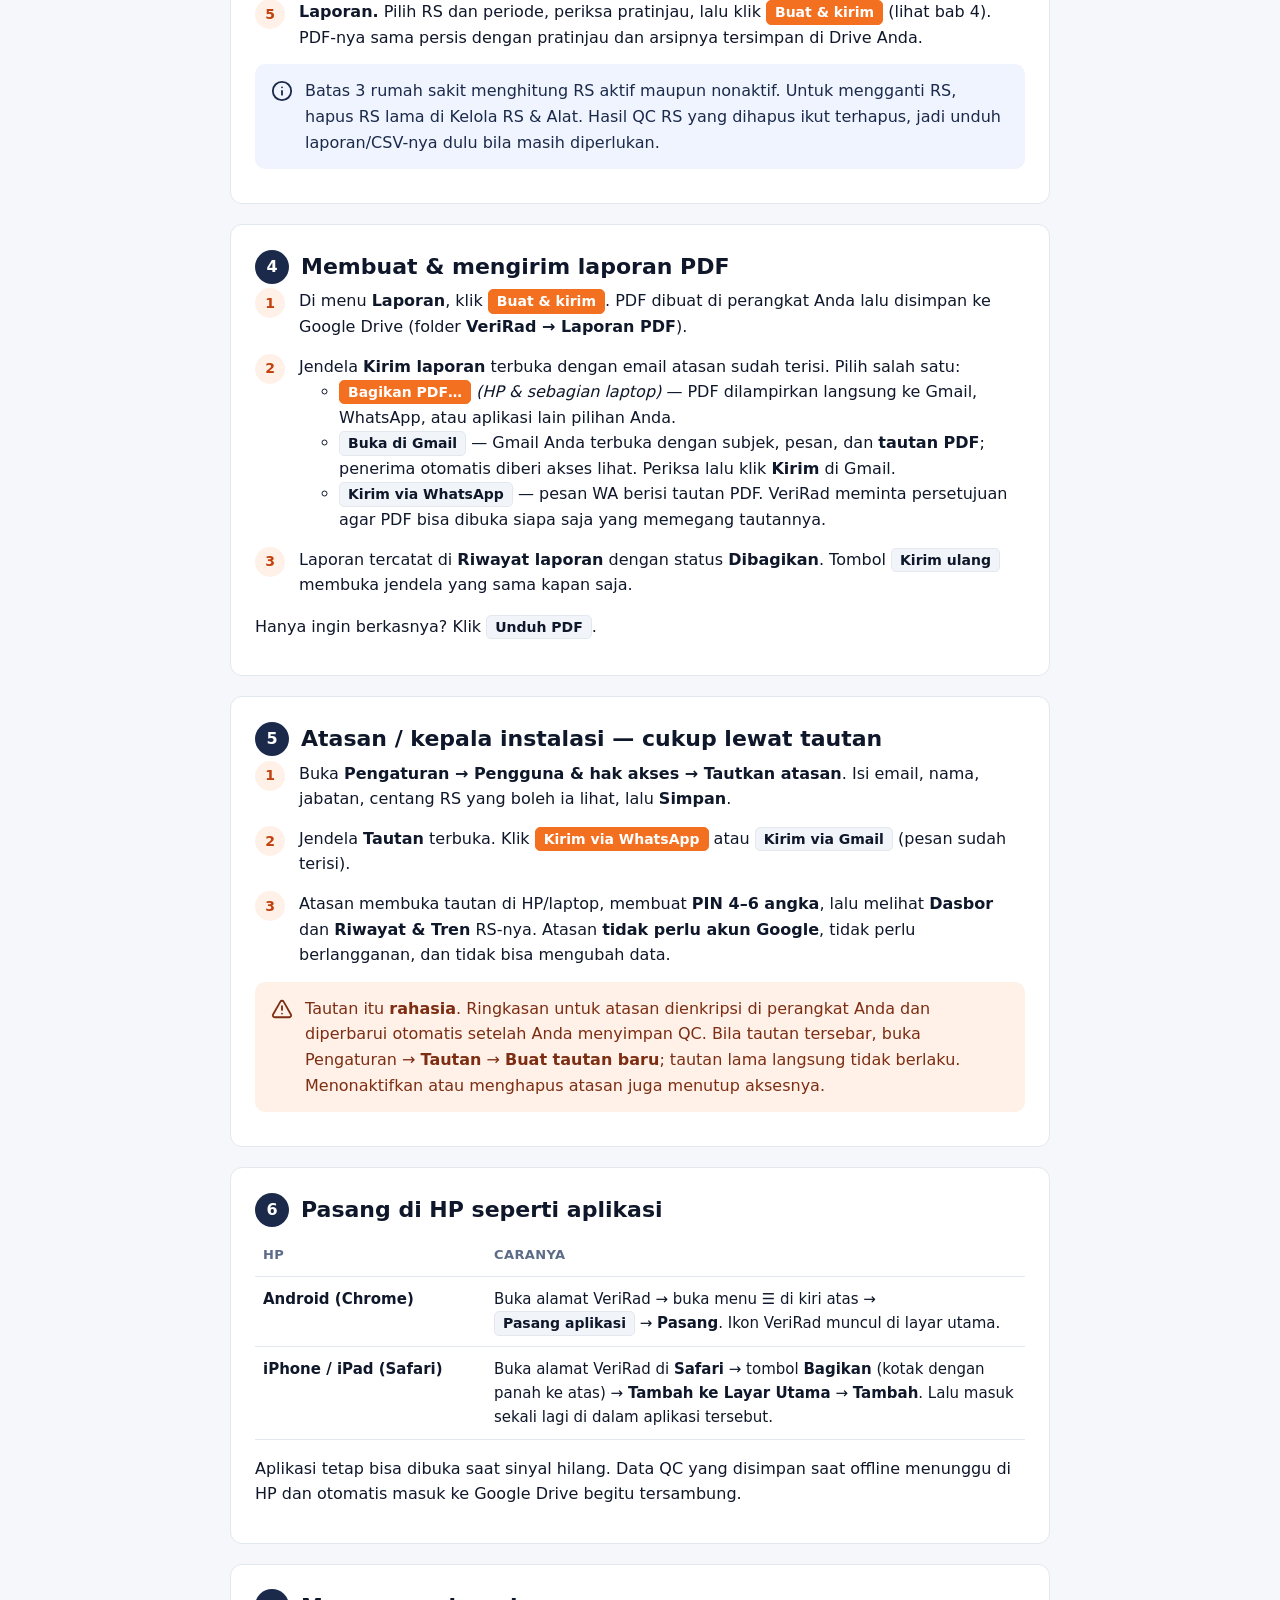
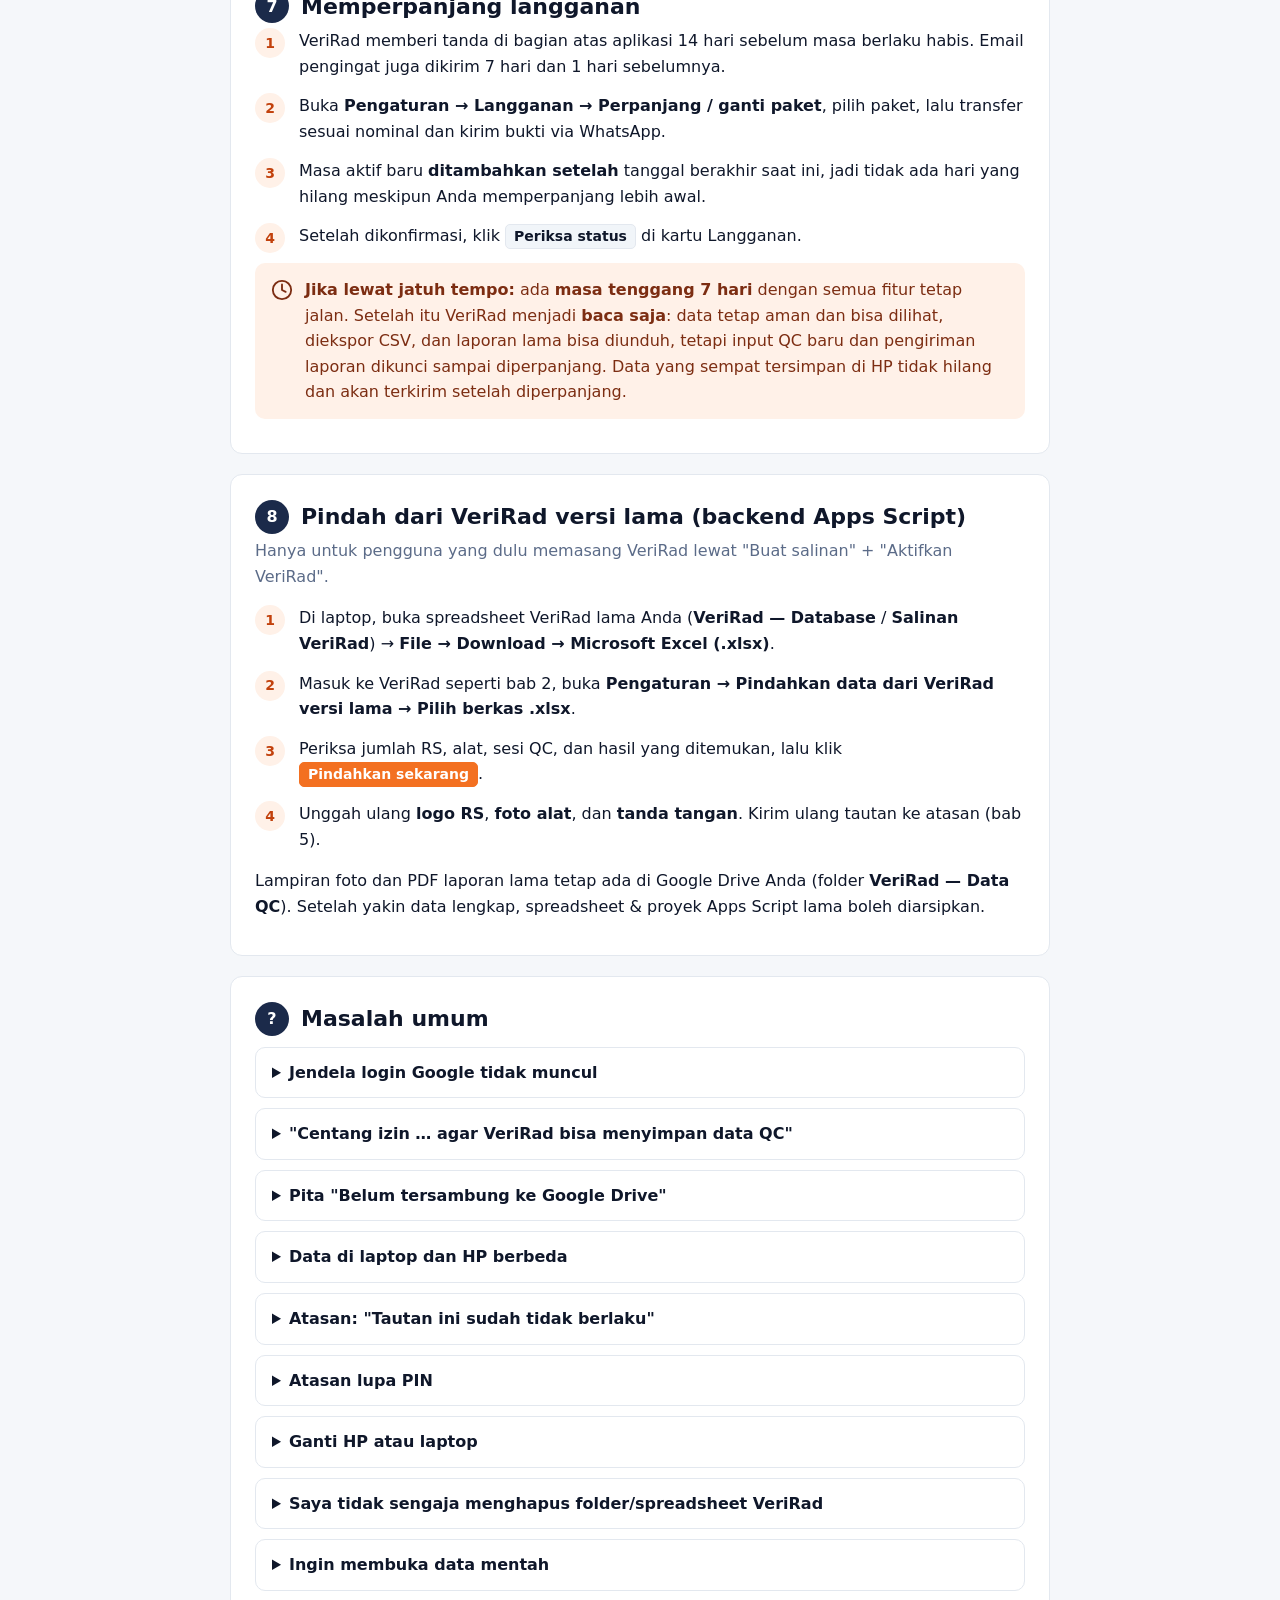
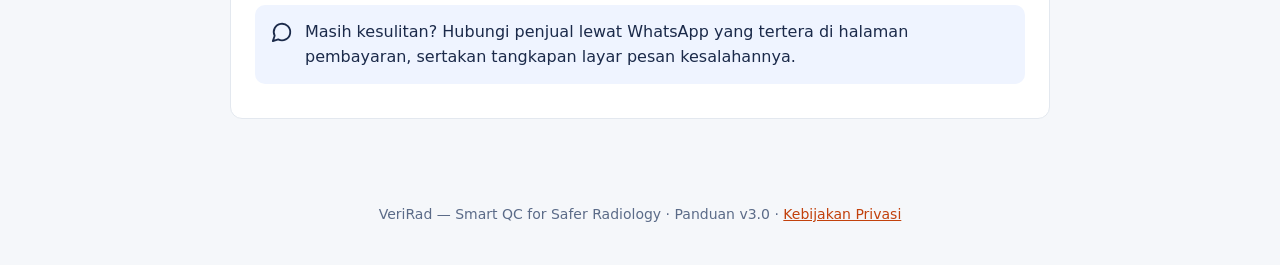
==== commit 4aa75380: "Update Pindah Server" ====
--- a/panduan.html
+++ b/panduan.html
@@ -3,7 +3,7 @@
 <head>
 <meta charset="utf-8">
 <meta name="viewport" content="width=device-width, initial-scale=1">
-<title>Panduan Pemasangan VeriRad</title>
+<title>Panduan VeriRad</title>
 <meta name="description" content="Panduan langkah demi langkah berlangganan, memasang, dan memakai VeriRad untuk fisikawan medis.">
 <link rel="icon" href="icons/favicon-32.png">
 <style>
@@ -17,8 +17,9 @@
 .wrap { max-width: 860px; margin: 0 auto; padding: 0 20px; }
 header .wrap { padding: 0; }
 .brand { display: flex; align-items: center; gap: 12px; font-weight: 700; font-size: 20px; }
-.logo { width: 40px; height: 40px; border-radius: 10px; background: linear-gradient(135deg, #F7893F, #E35F12); display: grid; place-items: center; }
-.logo svg { width: 24px; height: 24px; stroke: #fff; fill: none; stroke-width: 2.1; stroke-linecap: round; stroke-linejoin: round; }
+.logo { width: 40px; height: 40px; display: block; }
+.logo svg { width: 40px; height: 40px; display: block; }
+.brand em.r { font-style: normal; color: #FF8A3D; }
 h1 { font-size: 34px; line-height: 1.2; margin: 24px 0 8px; letter-spacing: -.02em; }
 h1 em { font-style: normal; color: var(--orange); }
 header p { color: #CBD5E1; margin: 0; max-width: 640px; }
@@ -92,20 +93,20 @@
 </head>
 <body>
 <header class="hero"><div class="wrap">
-  <div class="brand"><span class="logo"><svg viewBox="0 0 24 24"><path d="M20 13c0 5-3.5 7.5-7.66 8.95a1 1 0 0 1-.67-.01C7.5 20.5 4 18 4 13V6a1 1 0 0 1 1-1c2 0 4.5-1.2 6.24-2.72a1.17 1.17 0 0 1 1.52 0C14.51 3.81 17 5 19 5a1 1 0 0 1 1 1z"/><path d="m9 12 2 2 4-4"/></svg></span>VeriRad</div>
-  <h1>Panduan Pemasangan <em>VeriRad</em></h1>
-  <p>Dari berlangganan sampai mengisi QC pertama. Pemasangan cukup sekali, kira-kira 10 menit, dan sebaiknya dikerjakan di laptop/PC dengan Google Chrome.</p>
+  <div class="brand"><span class="logo"><svg viewBox="0 0 160 160" aria-hidden="true"><rect width="160" height="160" rx="36" fill="#FFFFFF"/><path d="M80 120 L34 46 H126 Z" fill="#F97316" fill-opacity="0.22"/><path d="M34 46 L80 120 L126 46" fill="none" stroke="#0F1B2D" stroke-width="22" stroke-linecap="round" stroke-linejoin="round"/><path d="M30 26 H130" fill="none" stroke="#F97316" stroke-width="15" stroke-linecap="round"/><circle cx="80" cy="120" r="20" fill="#FFFFFF"/><circle cx="80" cy="120" r="14" fill="#F97316"/></svg></span><span>Veri<em class="r">Rad</em></span></div>
+  <h1>Panduan Memakai <em>VeriRad</em></h1>
+  <p>Dari berlangganan sampai mengirim laporan pertama. Tidak ada yang perlu dipasang: cukup masuk dengan akun Google, dari laptop maupun HP.</p>
   <div class="ringkas">
     <div><b>1. Berlangganan</b>Pilih paket, transfer, kirim bukti.</div>
-    <div><b>2. Pasang sekali</b>Salin, aktifkan, terapkan, tempel.</div>
+    <div><b>2. Masuk dengan Google</b>Izinkan VeriRad menyimpan data di Drive Anda.</div>
     <div><b>3. Pakai di mana saja</b>Laptop & HP, bisa dipasang seperti aplikasi.</div>
   </div>
   <button class="cetak" onclick="window.print()">⎙ Simpan sebagai PDF / cetak</button>
 </div></header>
 
 <nav class="toc"><div class="wrap">
-  <a href="#siapkan">Persiapan</a><a href="#langganan">Berlangganan</a><a href="#pasang">Pasang</a><a href="#aktivasi">Aktivasi</a><a href="#mulai">Mulai memakai</a>
-  <a href="#atasan">Atasan</a><a href="#hp">Pasang di HP</a><a href="#perpanjang">Perpanjang</a><a href="#perbarui">Pembaruan</a><a href="#masalah">Masalah umum</a>
+  <a href="#siapkan">Persiapan</a><a href="#langganan">Berlangganan</a><a href="#masuk">Masuk pertama</a><a href="#mulai">Mulai memakai</a><a href="#kirim">Kirim laporan</a>
+  <a href="#atasan">Atasan</a><a href="#hp">Pasang di HP</a><a href="#perpanjang">Perpanjang</a><a href="#pindah">Pindah dari versi lama</a><a href="#masalah">Masalah umum</a>
 </div></nav>
 
 <main><div class="wrap">
@@ -115,9 +116,9 @@
   <p class="sub">Siapkan ini dulu supaya pemasangan lancar.</p>
   <table>
     <tr><th style="width:38%">Kebutuhan</th><th>Keterangan</th></tr>
-    <tr><td><b>Akun Google (Gmail)</b></td><td>Dipakai untuk login, menyimpan data QC (Google Sheets & Drive), dan mengirim laporan ke atasan. Pakai akun pribadi yang akan Anda gunakan terus.</td></tr>
-    <tr><td><b>Laptop/PC + Google Chrome</b></td><td>Hanya untuk pemasangan pertama. Setelah itu VeriRad bisa dipakai penuh dari HP.</td></tr>
-    <tr><td><b>±10 menit</b></td><td>Dan koneksi internet yang stabil.</td></tr>
+    <tr><td><b>Akun Google (Gmail)</b></td><td>Dipakai untuk masuk dan menyimpan data QC (Google Sheets & Drive). Pakai akun pribadi yang akan Anda gunakan terus.</td></tr>
+    <tr><td><b>Browser modern</b></td><td>Chrome, Edge, atau Safari di laptop/PC maupun HP. Izinkan <b>pop-up</b> untuk alamat VeriRad (jendela login Google).</td></tr>
+    <tr><td><b>Ruang Google Drive</b></td><td>Cukup ruang gratis 15 GB bawaan Google. Data QC per tahun biasanya hanya beberapa MB; foto & PDF laporan lebih besar.</td></tr>
   </table>
   <div class="kotak aman"><svg viewBox="0 0 24 24"><rect x="3" y="11" width="18" height="11" rx="2"/><path d="M7 11V7a5 5 0 0 1 10 0v4"/></svg>
     <p><b>Data Anda milik Anda.</b> Semua hasil QC, foto, dan laporan PDF tersimpan di Google Drive akun Anda sendiri. Penjual VeriRad hanya mencatat email, paket, dan masa berlaku langganan, tanpa satu pun hasil pengukuran.</p></div>
@@ -138,68 +139,26 @@
     <li>Isi nama lengkap dan nomor WhatsApp, lalu klik <span class="btnlabel obtn">Lanjut ke pembayaran</span>.</li>
     <li>Transfer <b>tepat sesuai nominal</b> yang tertera, misalnya <b>Rp100.137</b>, ke rekening yang ditampilkan. Tiga digit terakhir adalah <b>kode unik</b> supaya pembayaran Anda langsung dikenali.</li>
     <li>Klik <span class="btnlabel obtn">Kirim bukti via WhatsApp</span>. Pesan WA sudah terisi otomatis; tinggal lampirkan foto bukti transfer.</li>
-    <li>Setelah penjual mengonfirmasi (biasanya kurang dari 1×24 jam), Anda menerima email <b>"Langganan VeriRad Anda aktif"</b>. Buka aplikasi lagi atau klik <span class="btnlabel">Periksa status</span>.</li>
+    <li>Setelah penjual mengonfirmasi (biasanya kurang dari 1×24 jam), Anda menerima email <b>"Langganan VeriRad Anda aktif"</b>. Klik <span class="btnlabel">Periksa status</span> atau buka aplikasi lagi — Anda langsung masuk ke Dasbor.</li>
   </ol>
   <div class="kotak tips"><svg viewBox="0 0 24 24"><circle cx="12" cy="12" r="10"/><path d="M12 16v-4M12 8h.01"/></svg>
     <p>Ingin mencoba dulu? Di halaman masuk atau berlangganan, klik <b>Mode Demo</b>. Semua fitur bisa dicoba dengan data contoh tanpa membayar.</p></div>
 </section>
 
-<section class="bab halaman-baru" id="pasang">
-  <h2><span class="no">2</span>Pasang VeriRad (sekali saja)</h2>
-  <p class="sub">Setelah langganan aktif, masuk ke aplikasi dari <b>laptop/PC</b>. Anda akan melihat halaman <b>Pasang VeriRad</b> berisi <b>kode aktivasi</b> (contoh: <span class="mono">K7QX-M2PA</span>). Biarkan halaman itu tetap terbuka di satu tab.</p>
-
-  <h3>Langkah A — Salin VeriRad ke Google Drive Anda</h3>
+<section class="bab halaman-baru" id="masuk">
+  <h2><span class="no">2</span>Masuk pertama kali — tanpa pemasangan</h2>
+  <p class="sub">VeriRad menyimpan data QC langsung di <b>Google Drive akun Anda</b>. Saat pertama masuk, Google menanyakan izin untuk itu.</p>
   <div class="dua"><ol class="langkah">
-    <li>Pastikan Chrome sedang masuk dengan <b>akun Google yang sama</b> dengan akun langganan. Cek foto profil di pojok kanan atas halaman Google.</li>
-    <li>Di halaman Pasang, klik <span class="btnlabel obtn">Buat salinan VeriRad</span>.</li>
-    <li>Di halaman Google yang terbuka, klik tombol biru <span class="btnlabel gbtn">Buat salinan</span>.</li>
-    <li>Spreadsheet baru bernama <b>Salinan VeriRad…</b> terbuka. Inilah database pribadi Anda. Boleh diganti namanya, tetapi <b>jangan dibagikan</b> ke orang lain.</li>
-  </ol>
-  <div><div class="mk"><div class="mk-bar"><i></i><i></i><i></i></div><div class="mk-dlg"><b>Salin dokumen</b><span>Apakah Anda ingin membuat salinan <u>VeriRad (Template)</u>?</span><small>File Apps Script yang terlampir juga akan disalin.</small><div style="text-align:right"><span class="mk-b mk-p">Buat salinan</span></div></div></div><div class="cap">Ilustrasi — tampilan asli bisa sedikit berbeda</div></div></div>
-
-  <h3 id="aktivasi">Langkah B — Jalankan menu Aktifkan & beri izin</h3>
-  <div class="dua"><ol class="langkah">
-    <li>Di spreadsheet salinan, tunggu ±5 detik sampai menu <b>VeriRad</b> muncul di sebelah menu <b>Bantuan</b>. Bila belum muncul, muat ulang halaman.</li>
-    <li>Klik <b>VeriRad → ① Aktifkan VeriRad</b>.</li>
-    <li>Muncul <b>Otorisasi diperlukan</b>: klik <span class="btnlabel gbtn">OK</span> lalu pilih akun Google Anda.</li>
-    <li>Muncul peringatan <b>"Google belum memverifikasi aplikasi ini"</b>: klik <span class="mk-link">Lanjutan</span>, lalu <span class="mk-link">Buka VeriRad (tidak aman)</span>.</li>
-    <li>Klik <span class="btnlabel gbtn">Izinkan</span>.</li>
-    <li>Klik lagi <b>VeriRad → ① Aktifkan VeriRad</b>. Tunggu beberapa detik sampai panel <b>Aktifkan VeriRad</b> muncul di sebelah kanan.</li>
-  </ol>
-  <div><div class="mk"><div class="mk-bar"><i></i><i></i><i></i></div><div class="mk-menu"><span>File</span><span>Edit</span><span>Lihat</span><span>…</span><span>Bantuan</span><span class="mk-on">VeriRad</span></div>
-    <div class="mk-drop"><span class="mk-sel">① Aktifkan VeriRad</span><span>Perbarui backend</span><span>Status &amp; bantuan</span></div></div>
-    <div class="mk" style="margin-top:12px"><div class="mk-dlg"><b>Google belum memverifikasi aplikasi ini</b><small>Aplikasi meminta akses ke informasi sensitif di Akun Google Anda…</small><span class="mk-link">Lanjutan</span><span class="mk-link">Buka VeriRad (tidak aman)</span></div></div>
-    <div class="cap">Ilustrasi — tampilan asli bisa sedikit berbeda</div></div></div>
-  <div class="kotak awas"><svg viewBox="0 0 24 24"><path d="m21.73 18-8-14a2 2 0 0 0-3.48 0l-8 14A2 2 0 0 0 4 21h16a2 2 0 0 0 1.73-3"/><path d="M12 9v4M12 17h.01"/></svg>
-    <p><b>Mengapa ada peringatan "tidak aman"?</b> Skrip VeriRad kini berada di akun Anda sendiri dan meminta izin mengelola spreadsheet, Drive, dan email milik Anda. Google menampilkan peringatan untuk setiap skrip pribadi yang belum melalui verifikasi Google. Skrip ini hanya bekerja di akun Anda; data tidak dikirim ke pihak lain.</p></div>
-
-  <h3>Langkah C — Terapkan sebagai aplikasi web</h3>
-  <div class="dua"><ol class="langkah">
-    <li>Di panel kanan, klik <span class="btnlabel">Buka editor Apps Script ↗</span>. Editor terbuka di tab baru.</li>
-    <li>Di pojok kanan atas editor, klik tombol biru <span class="btnlabel gbtn">Terapkan</span> → <b>Penerapan baru</b>.</li>
-    <li>Klik ikon roda gigi ⚙️ di samping <b>Pilih jenis</b>, lalu pilih <b>Aplikasi web</b>.</li>
-    <li>Atur: <b>Jalankan sebagai</b> = <b>Saya</b> (email Anda), dan <b>Yang memiliki akses</b> = <b>Siapa saja</b>.</li>
-    <li>Klik <span class="btnlabel gbtn">Terapkan</span>. Bila diminta, klik <b>Izinkan akses</b> dan ulangi izin seperti langkah B.</li>
-    <li>Klik <span class="btnlabel">Salin</span> pada <b>URL aplikasi web</b>. Alamatnya diawali <span class="mono">https://script.google.com/macros/s/</span> dan berakhiran <span class="mono">/exec</span>.</li>
-  </ol>
-  <div><div class="mk"><div class="mk-bar"><i></i><i></i><i></i><span class="mk-b mk-p" style="margin-left:auto">Terapkan ▾</span></div><div class="mk-dlg"><b>Penerapan baru</b>
-    <span class="mk-row"><small>Pilih jenis</small>⚙️ Aplikasi web</span><span class="mk-row"><small>Jalankan sebagai</small>Saya</span><span class="mk-row"><small>Yang memiliki akses</small><u>Siapa saja</u></span>
-    <div class="mk-url">https://script.google.com/macros/s/AKfy…/exec <span class="mk-b">Salin</span></div></div></div><div class="cap">Ilustrasi — tampilan asli bisa sedikit berbeda</div></div></div>
-  <div class="kotak bahaya"><svg viewBox="0 0 24 24"><circle cx="12" cy="12" r="10"/><path d="m15 9-6 6M9 9l6 6"/></svg>
-    <p><b>Kesalahan paling sering:</b> memilih akses "Hanya saya" atau menyalin alamat berakhiran <span class="mono">/dev</span>. Pastikan aksesnya <b>Siapa saja</b> dan alamatnya berakhiran <span class="mono">/exec</span>.</p></div>
-
-  <h3>Langkah D — Tempel & aktifkan</h3>
-  <div class="dua"><ol class="langkah">
-    <li>Kembali ke tab <b>spreadsheet</b>. Di panel <b>Aktifkan VeriRad</b>, tempel URL tadi di kolom <b>URL aplikasi web</b>.</li>
-    <li>Kembali ke tab <b>aplikasi VeriRad</b>, klik <span class="btnlabel obtn">Salin kode</span>, lalu tempel di kolom <b>Kode aktivasi</b> pada panel.</li>
-    <li>Klik <span class="btnlabel obtn">Aktifkan VeriRad</span> dan tunggu ±10 detik sampai muncul <b>✓ VeriRad aktif</b>.</li>
-    <li>Buka lagi tab aplikasi VeriRad. Halaman Pasang akan lanjut otomatis ke <b>Dasbor</b>, atau klik <span class="btnlabel">Periksa sekarang</span>.</li>
-  </ol>
-  <div><div class="mk" style="height:230px"><div class="mk-bar"><i></i><i></i><i></i></div><div style="padding:10px;color:#94A3B8">Spreadsheet…</div>
-    <div class="mk-side"><b>Aktifkan VeriRad</b><small>URL aplikasi web</small><span class="mk-in">https://script.google.com/…/exec</span><small>Kode aktivasi</small><span class="mk-in">K7QX-M2PA</span><span class="mk-go">Aktifkan VeriRad</span></div></div>
-    <div class="cap">Panel aktivasi di spreadsheet</div></div></div>
-  <div class="kotak aman"><svg viewBox="0 0 24 24"><circle cx="12" cy="12" r="10"/><path d="m9 12 2 2 4-4"/></svg>
-    <p><b>Selesai!</b> Pemasangan tidak perlu diulang. Mulai sekarang cukup buka alamat aplikasi VeriRad dan masuk dengan Google, di laptop maupun HP.</p></div>
+    <li>Buka alamat VeriRad, klik <span class="btnlabel obtn">Masuk dengan Google</span>, lalu pilih akun langganan Anda.</li>
+    <li>Google menampilkan <b>VeriRad ingin mengakses Akun Google Anda</b>. Pastikan izin <b>"Lihat, edit, buat, dan hapus file Google Drive tertentu yang Anda gunakan dengan aplikasi ini"</b> <b>tercentang</b>, lalu klik <span class="btnlabel gbtn">Lanjutkan</span>.</li>
+    <li>VeriRad membuat folder <b>VeriRad</b> di Google Drive Anda berisi spreadsheet <b>VeriRad — Database QC</b>, folder berkas, dan folder laporan PDF. Ini hanya terjadi sekali, ±10 detik.</li>
+    <li>Baca pesan <b>Sebelum mulai</b> tentang toleransi, klik <span class="btnlabel obtn">Saya mengerti, lanjutkan</span>. Selesai — Anda di Dasbor.</li>
+  </ol>
+  <div><div class="mk"><div class="mk-dlg"><b>VeriRad ingin mengakses Akun Google Anda</b><span class="mk-row">☑ Lihat, edit, buat, dan hapus file Google Drive <u>tertentu</u> yang Anda gunakan dengan aplikasi ini</span><div style="text-align:right"><span class="mk-b mk-p">Lanjutkan</span></div></div></div><div class="cap">Ilustrasi — tampilan asli bisa sedikit berbeda</div></div></div>
+  <div class="kotak aman"><svg viewBox="0 0 24 24"><rect x="3" y="11" width="18" height="11" rx="2"/><path d="M7 11V7a5 5 0 0 1 10 0v4"/></svg>
+    <p><b>Apa yang bisa dibuka VeriRad?</b> Hanya berkas yang dibuat VeriRad sendiri (folder VeriRad). Dokumen, foto, dan email Anda yang lain <b>tidak</b> bisa dibuka. Server penjual hanya mencatat email & masa langganan — hasil QC tidak pernah dikirim ke penjual. Izin bisa dicabut kapan saja di <b>Akun Google → Keamanan → Aplikasi pihak ketiga</b>.</p></div>
+  <div class="kotak tips"><svg viewBox="0 0 24 24"><circle cx="12" cy="12" r="10"/><path d="M12 16v-4M12 8h.01"/></svg>
+    <p><b>Membuka lagi di lain waktu</b> langsung tampil dari salinan di perangkat (cepat & bisa offline). Bila muncul pita kuning <b>"Belum tersambung ke Google Drive"</b>, klik <span class="btnlabel obtn">Sambungkan lagi</span> — Google memperbarui izin dalam sekejap.</p></div>
 </section>
 
 <section class="bab halaman-baru" id="mulai">
@@ -210,34 +169,50 @@
     <li><b>Kelola RS & Alat.</b> Tambahkan rumah sakit (maksimal 3) beserta logo, penandatangan, dan email atasan penerima laporan. Lalu daftarkan alat radiologi di setiap RS.</li>
     <li><b>Template Toleransi.</b> Periksa batas toleransi bawaan terhadap acuan yang Anda pakai. Anda bebas menambah parameter, rumus, dan jenis alat sendiri. Butir bertanda ⚠ perlu keputusan Anda.</li>
     <li><b>Input QC.</b> Pilih alat, isi nilai pengukuran; status lulus/gagal muncul otomatis. Ambil foto bukti langsung dari kamera HP. Bisa disimpan sebagai draf, juga saat tanpa sinyal.</li>
-    <li><b>Laporan.</b> Pilih RS dan periode, periksa pratinjau, lalu klik <span class="btnlabel obtn">Kirim ke atasan</span>. PDF terkirim dari Gmail Anda dan arsipnya tersimpan di Drive.</li>
+    <li><b>Laporan.</b> Pilih RS dan periode, periksa pratinjau, lalu klik <span class="btnlabel obtn">Buat &amp; kirim</span> (lihat bab 4). PDF-nya sama persis dengan pratinjau dan arsipnya tersimpan di Drive Anda.</li>
   </ol>
   <div class="kotak tips"><svg viewBox="0 0 24 24"><circle cx="12" cy="12" r="10"/><path d="M12 16v-4M12 8h.01"/></svg>
     <p>Batas 3 rumah sakit menghitung RS aktif maupun nonaktif. Untuk mengganti RS, hapus RS lama di Kelola RS & Alat. Hasil QC RS yang dihapus ikut terhapus, jadi unduh laporan/CSV-nya dulu bila masih diperlukan.</p></div>
 </section>
 
+<section class="bab" id="kirim">
+  <h2><span class="no">4</span>Membuat & mengirim laporan PDF</h2>
+  <ol class="langkah">
+    <li>Di menu <b>Laporan</b>, klik <span class="btnlabel obtn">Buat &amp; kirim</span>. PDF dibuat di perangkat Anda lalu disimpan ke Google Drive (folder <b>VeriRad → Laporan PDF</b>).</li>
+    <li>Jendela <b>Kirim laporan</b> terbuka dengan email atasan sudah terisi. Pilih salah satu:
+      <ul>
+        <li><span class="btnlabel obtn">Bagikan PDF…</span> <i>(HP & sebagian laptop)</i> — PDF dilampirkan langsung ke Gmail, WhatsApp, atau aplikasi lain pilihan Anda.</li>
+        <li><span class="btnlabel">Buka di Gmail</span> — Gmail Anda terbuka dengan subjek, pesan, dan <b>tautan PDF</b>; penerima otomatis diberi akses lihat. Periksa lalu klik <b>Kirim</b> di Gmail.</li>
+        <li><span class="btnlabel">Kirim via WhatsApp</span> — pesan WA berisi tautan PDF. VeriRad meminta persetujuan agar PDF bisa dibuka siapa saja yang memegang tautannya.</li>
+      </ul></li>
+    <li>Laporan tercatat di <b>Riwayat laporan</b> dengan status <b>Dibagikan</b>. Tombol <span class="btnlabel">Kirim ulang</span> membuka jendela yang sama kapan saja.</li>
+  </ol>
+  <p>Hanya ingin berkasnya? Klik <span class="btnlabel">Unduh PDF</span>.</p>
+</section>
+
 <section class="bab" id="atasan">
-  <h2><span class="no">4</span>Menautkan atasan / kepala instalasi</h2>
-  <ol class="langkah">
-    <li>Buka <b>Pengaturan → Pengguna & hak akses → Tautkan atasan</b>.</li>
-    <li>Isi email Google atasan, nama, dan jabatan, lalu centang RS yang boleh ia lihat. Klik <b>Simpan</b>.</li>
-    <li>Kirimkan alamat aplikasi VeriRad kepada atasan. Atasan cukup <b>masuk dengan Google</b>; tidak perlu berlangganan atau memasang apa pun.</li>
-  </ol>
-  <p>Atasan hanya melihat menu <b>Dasbor</b> dan <b>Riwayat & Tren</b> untuk RS yang dicentang, tanpa bisa mengubah data. Laporan PDF tetap dikirim ke email atasan setiap kali Anda menekan Kirim.</p>
+  <h2><span class="no">5</span>Atasan / kepala instalasi — cukup lewat tautan</h2>
+  <ol class="langkah">
+    <li>Buka <b>Pengaturan → Pengguna & hak akses → Tautkan atasan</b>. Isi email, nama, jabatan, centang RS yang boleh ia lihat, lalu <b>Simpan</b>.</li>
+    <li>Jendela <b>Tautan</b> terbuka. Klik <span class="btnlabel obtn">Kirim via WhatsApp</span> atau <span class="btnlabel">Kirim via Gmail</span> (pesan sudah terisi).</li>
+    <li>Atasan membuka tautan di HP/laptop, membuat <b>PIN 4–6 angka</b>, lalu melihat <b>Dasbor</b> dan <b>Riwayat & Tren</b> RS-nya. Atasan <b>tidak perlu akun Google</b>, tidak perlu berlangganan, dan tidak bisa mengubah data.</li>
+  </ol>
+  <div class="kotak awas"><svg viewBox="0 0 24 24"><path d="m21.73 18-8-14a2 2 0 0 0-3.48 0l-8 14A2 2 0 0 0 4 21h16a2 2 0 0 0 1.73-3"/><path d="M12 9v4M12 17h.01"/></svg>
+    <p>Tautan itu <b>rahasia</b>. Ringkasan untuk atasan dienkripsi di perangkat Anda dan diperbarui otomatis setelah Anda menyimpan QC. Bila tautan tersebar, buka Pengaturan → <b>Tautan</b> → <b>Buat tautan baru</b>; tautan lama langsung tidak berlaku. Menonaktifkan atau menghapus atasan juga menutup aksesnya.</p></div>
 </section>
 
 <section class="bab" id="hp">
-  <h2><span class="no">5</span>Pasang di HP seperti aplikasi</h2>
+  <h2><span class="no">6</span>Pasang di HP seperti aplikasi</h2>
   <table>
     <tr><th style="width:30%">HP</th><th>Caranya</th></tr>
     <tr><td><b>Android (Chrome)</b></td><td>Buka alamat VeriRad → buka menu ☰ di kiri atas → <span class="btnlabel">Pasang aplikasi</span> → <b>Pasang</b>. Ikon VeriRad muncul di layar utama.</td></tr>
     <tr><td><b>iPhone / iPad (Safari)</b></td><td>Buka alamat VeriRad di <b>Safari</b> → tombol <b>Bagikan</b> (kotak dengan panah ke atas) → <b>Tambah ke Layar Utama</b> → <b>Tambah</b>. Lalu masuk sekali lagi di dalam aplikasi tersebut.</td></tr>
   </table>
-  <p>Aplikasi tetap bisa dibuka saat sinyal hilang. Draf QC tersimpan di HP dan terkirim otomatis begitu tersambung.</p>
+  <p>Aplikasi tetap bisa dibuka saat sinyal hilang. Data QC yang disimpan saat offline menunggu di HP dan otomatis masuk ke Google Drive begitu tersambung.</p>
 </section>
 
 <section class="bab" id="perpanjang">
-  <h2><span class="no">6</span>Memperpanjang langganan</h2>
+  <h2><span class="no">7</span>Memperpanjang langganan</h2>
   <ol class="langkah">
     <li>VeriRad memberi tanda di bagian atas aplikasi 14 hari sebelum masa berlaku habis. Email pengingat juga dikirim 7 hari dan 1 hari sebelumnya.</li>
     <li>Buka <b>Pengaturan → Langganan → Perpanjang / ganti paket</b>, pilih paket, lalu transfer sesuai nominal dan kirim bukti via WhatsApp.</li>
@@ -248,33 +223,35 @@
     <p><b>Jika lewat jatuh tempo:</b> ada <b>masa tenggang 7 hari</b> dengan semua fitur tetap jalan. Setelah itu VeriRad menjadi <b>baca saja</b>: data tetap aman dan bisa dilihat, diekspor CSV, dan laporan lama bisa diunduh, tetapi input QC baru dan pengiriman laporan dikunci sampai diperpanjang. Data yang sempat tersimpan di HP tidak hilang dan akan terkirim setelah diperpanjang.</p></div>
 </section>
 
-<section class="bab" id="perbarui">
-  <h2><span class="no">7</span>Pembaruan aplikasi</h2>
-  <p>Tampilan aplikasi diperbarui otomatis. Sesekali penjual merilis <b>pembaruan backend</b>; Anda akan melihat pemberitahuan <b>"Pembaruan backend tersedia"</b>.</p>
-  <ol class="langkah">
-    <li>Buka spreadsheet VeriRad Anda di laptop (tautannya ada di Pengaturan → Langganan → <b>Buka spreadsheet data</b>).</li>
-    <li>Klik <b>VeriRad → Perbarui backend</b> → <b>OK</b>.</li>
-    <li>Hanya pertama kali: bila diminta, buka <a href="https://script.google.com/home/usersettings" target="_blank" rel="noopener">script.google.com/home/usersettings</a>, nyalakan <b>Google Apps Script API</b>, tunggu ±1 menit, lalu ulangi langkah 2.</li>
-    <li>Muat ulang VeriRad di browser/HP. Data Anda tidak berubah.</li>
-  </ol>
+<section class="bab" id="pindah">
+  <h2><span class="no">8</span>Pindah dari VeriRad versi lama (backend Apps Script)</h2>
+  <p class="sub">Hanya untuk pengguna yang dulu memasang VeriRad lewat "Buat salinan" + "Aktifkan VeriRad".</p>
+  <ol class="langkah">
+    <li>Di laptop, buka spreadsheet VeriRad lama Anda (<b>VeriRad — Database</b> / <b>Salinan VeriRad</b>) → <b>File → Download → Microsoft Excel (.xlsx)</b>.</li>
+    <li>Masuk ke VeriRad seperti bab 2, buka <b>Pengaturan → Pindahkan data dari VeriRad versi lama → Pilih berkas .xlsx</b>.</li>
+    <li>Periksa jumlah RS, alat, sesi QC, dan hasil yang ditemukan, lalu klik <span class="btnlabel obtn">Pindahkan sekarang</span>.</li>
+    <li>Unggah ulang <b>logo RS</b>, <b>foto alat</b>, dan <b>tanda tangan</b>. Kirim ulang tautan ke atasan (bab 5).</li>
+  </ol>
+  <p>Lampiran foto dan PDF laporan lama tetap ada di Google Drive Anda (folder <b>VeriRad — Data QC</b>). Setelah yakin data lengkap, spreadsheet & proyek Apps Script lama boleh diarsipkan.</p>
 </section>
 
 <section class="bab" id="masalah">
   <h2><span class="no">?</span>Masalah umum</h2>
-  <details><summary>Menu "VeriRad" tidak muncul di spreadsheet</summary>Tunggu beberapa detik lalu muat ulang halaman (F5). Pastikan Anda membuka <b>salinan</b> milik Anda, bukan template dari penjual.</details>
-  <details><summary>"Kode aktivasi tidak dikenal / kedaluwarsa"</summary>Kode berlaku 48 jam dan hanya sekali pakai. Di halaman Pasang klik <b>Kode baru</b>, lalu salin ulang ke panel.</details>
-  <details><summary>"Web App ini dijalankan oleh akun Google lain"</summary>Spreadsheet disalin atau diterapkan dengan akun yang berbeda dari akun langganan. Keluar dari Google, masuk dengan akun langganan, lalu ulangi pemasangan dari Langkah A.</details>
-  <details><summary>"Web App belum bisa diakses"</summary>Buka editor Apps Script → <b>Terapkan → Kelola penerapan</b> → ✏️ → pastikan <b>Yang memiliki akses = Siapa saja</b> → <b>Terapkan</b>. Lalu klik Aktifkan lagi.</details>
-  <details><summary>Atasan mendapat pesan "Akses ditolak"</summary>Pastikan email atasan sudah ditautkan dan berstatus Aktif di Pengaturan, serta atasan masuk dengan email Google yang sama persis.</details>
+  <details><summary>Jendela login Google tidak muncul</summary>Browser memblokir pop-up. Klik ikon pop-up diblokir di bilah alamat → <b>Selalu izinkan</b> untuk alamat VeriRad, lalu klik Masuk lagi.</details>
+  <details><summary>"Centang izin … agar VeriRad bisa menyimpan data QC"</summary>Saat login, izin Google Drive tidak dicentang. Klik Masuk lagi dan pastikan kotak izin Drive tercentang sebelum Lanjutkan.</details>
+  <details><summary>Pita "Belum tersambung ke Google Drive"</summary>Izin Google berlaku ±1 jam lalu diperbarui otomatis saat Anda memakai aplikasi. Bila pita muncul, klik <b>Sambungkan lagi</b>. Data yang Anda isi sementara itu tetap tersimpan di perangkat dan terkirim setelah tersambung.</details>
+  <details><summary>Data di laptop dan HP berbeda</summary>Klik tombol muat ulang (⟳) di kanan atas. VeriRad memeriksa versi terbaru di Google Drive dan memuatnya.</details>
+  <details><summary>Atasan: "Tautan ini sudah tidak berlaku"</summary>Fisikawan medis membuat tautan baru, menonaktifkan, atau menghapus akun atasan. Minta tautan terbaru.</details>
+  <details><summary>Atasan lupa PIN</summary>Buka lagi tautan dari fisikawan medis — VeriRad meminta PIN baru untuk perangkat itu.</details>
   <details><summary>Ganti HP atau laptop</summary>Cukup buka alamat VeriRad dan masuk dengan akun Google yang sama. Data tersimpan di Google Drive, bukan di perangkat.</details>
-  <details><summary>Saya tidak sengaja menghapus spreadsheet VeriRad</summary>Pulihkan dari <b>Sampah</b> Google Drive (tersimpan 30 hari). Bila perlu memasang ulang, hubungi penjual untuk melepas sambungan lama, lalu ulangi pemasangan.</details>
-  <details><summary>Ingin membuka data mentah</summary>Semua data ada di spreadsheet VeriRad Anda (sheet SesiQC, HasilQC, dll.) dan folder <b>VeriRad — Data QC</b> di Google Drive. Sebaiknya jangan mengedit sheet secara langsung.</details>
+  <details><summary>Saya tidak sengaja menghapus folder/spreadsheet VeriRad</summary>Pulihkan dari <b>Sampah</b> Google Drive (tersimpan 30 hari), lalu muat ulang VeriRad. Jangan memindahkan spreadsheet ke akun lain.</details>
+  <details><summary>Ingin membuka data mentah</summary>Semua data ada di spreadsheet <b>VeriRad — Database QC</b> (folder <b>VeriRad</b> di Google Drive; tautannya di Pengaturan → Langganan). Sebaiknya jangan mengedit sheet secara langsung.</details>
   <div class="kotak tips"><svg viewBox="0 0 24 24"><path d="M7.9 20A9 9 0 1 0 4 16.1L2 22Z"/></svg>
     <p>Masih kesulitan? Hubungi penjual lewat WhatsApp yang tertera di halaman pembayaran, sertakan tangkapan layar pesan kesalahannya.</p></div>
 </section>
 
 </div></main>
-<footer>VeriRad — Smart QC for Safer Radiology · Panduan v2.0</footer>
+<footer>VeriRad — Smart QC for Safer Radiology · Panduan v3.0 · <a href="privasi.html">Kebijakan Privasi</a></footer>
 <script>addEventListener('beforeprint', () => document.querySelectorAll('details').forEach(d => d.open = true));</script>
 </body>
 </html>
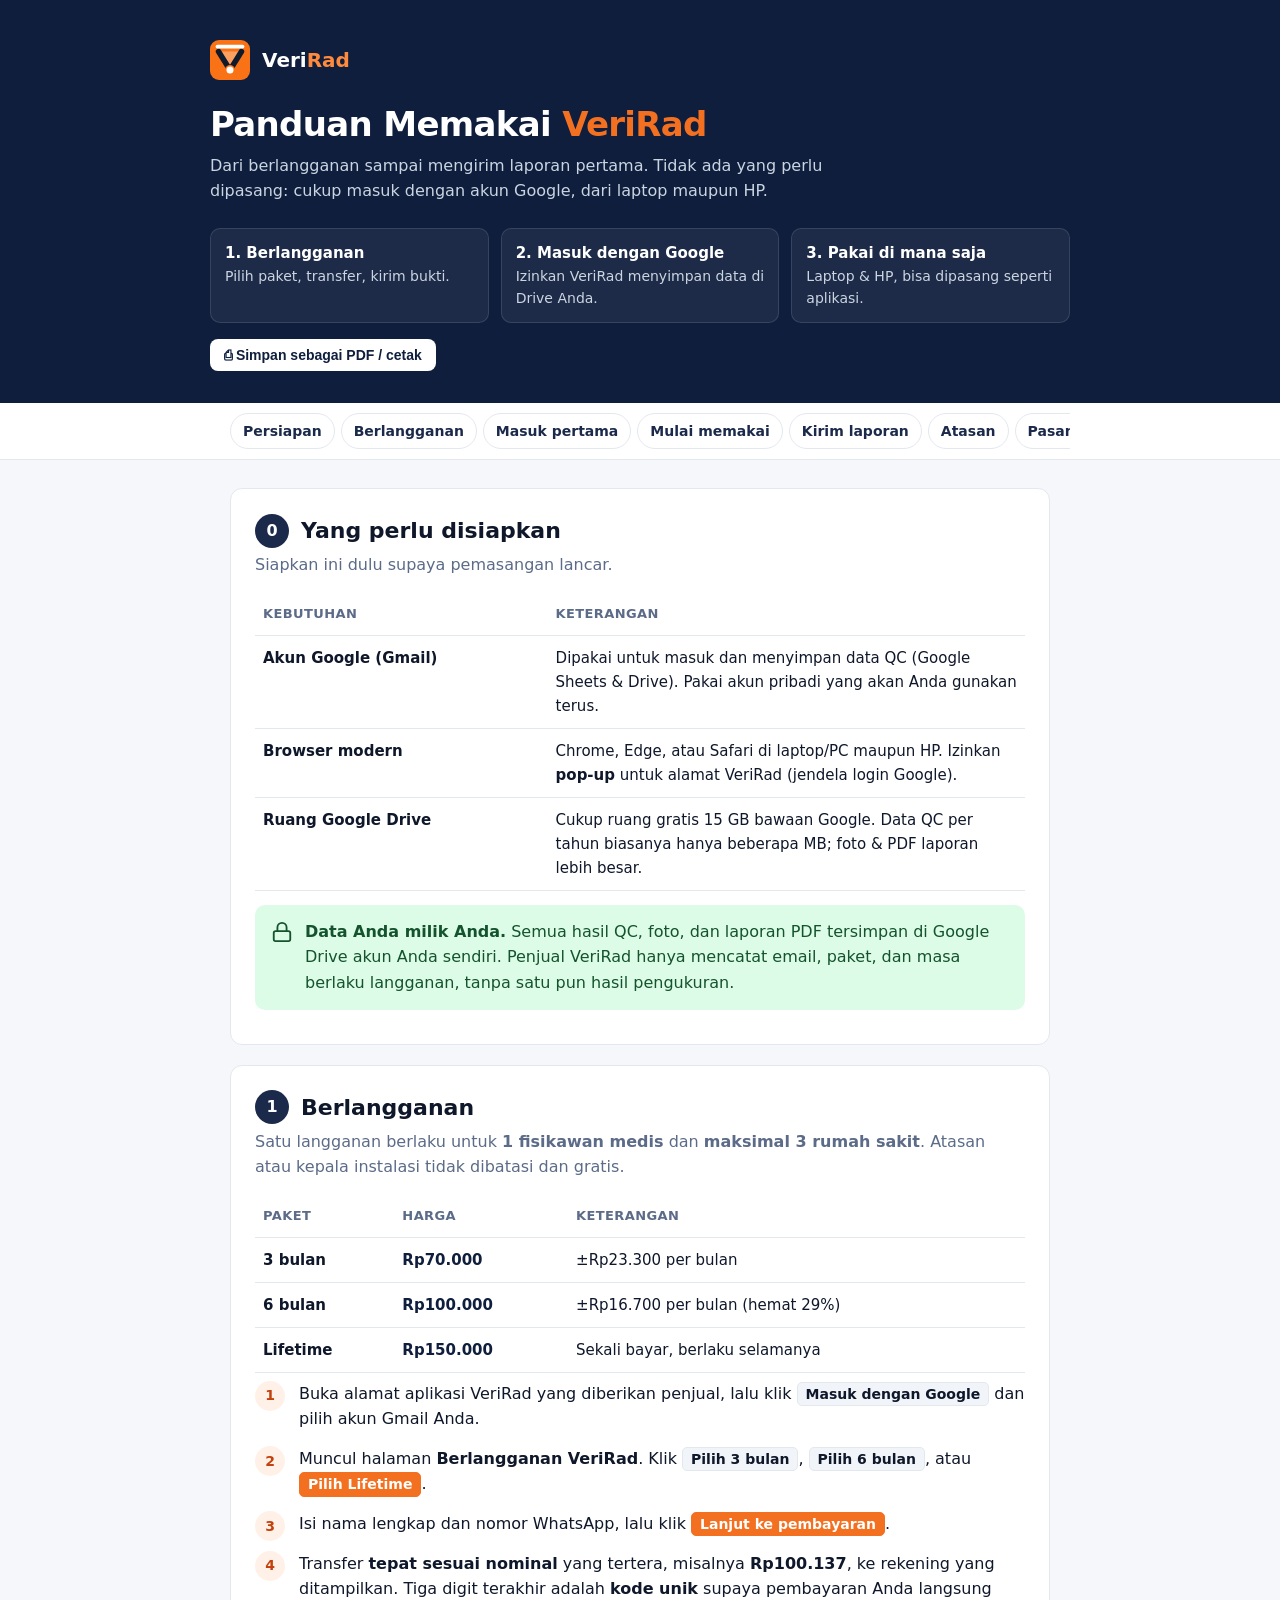
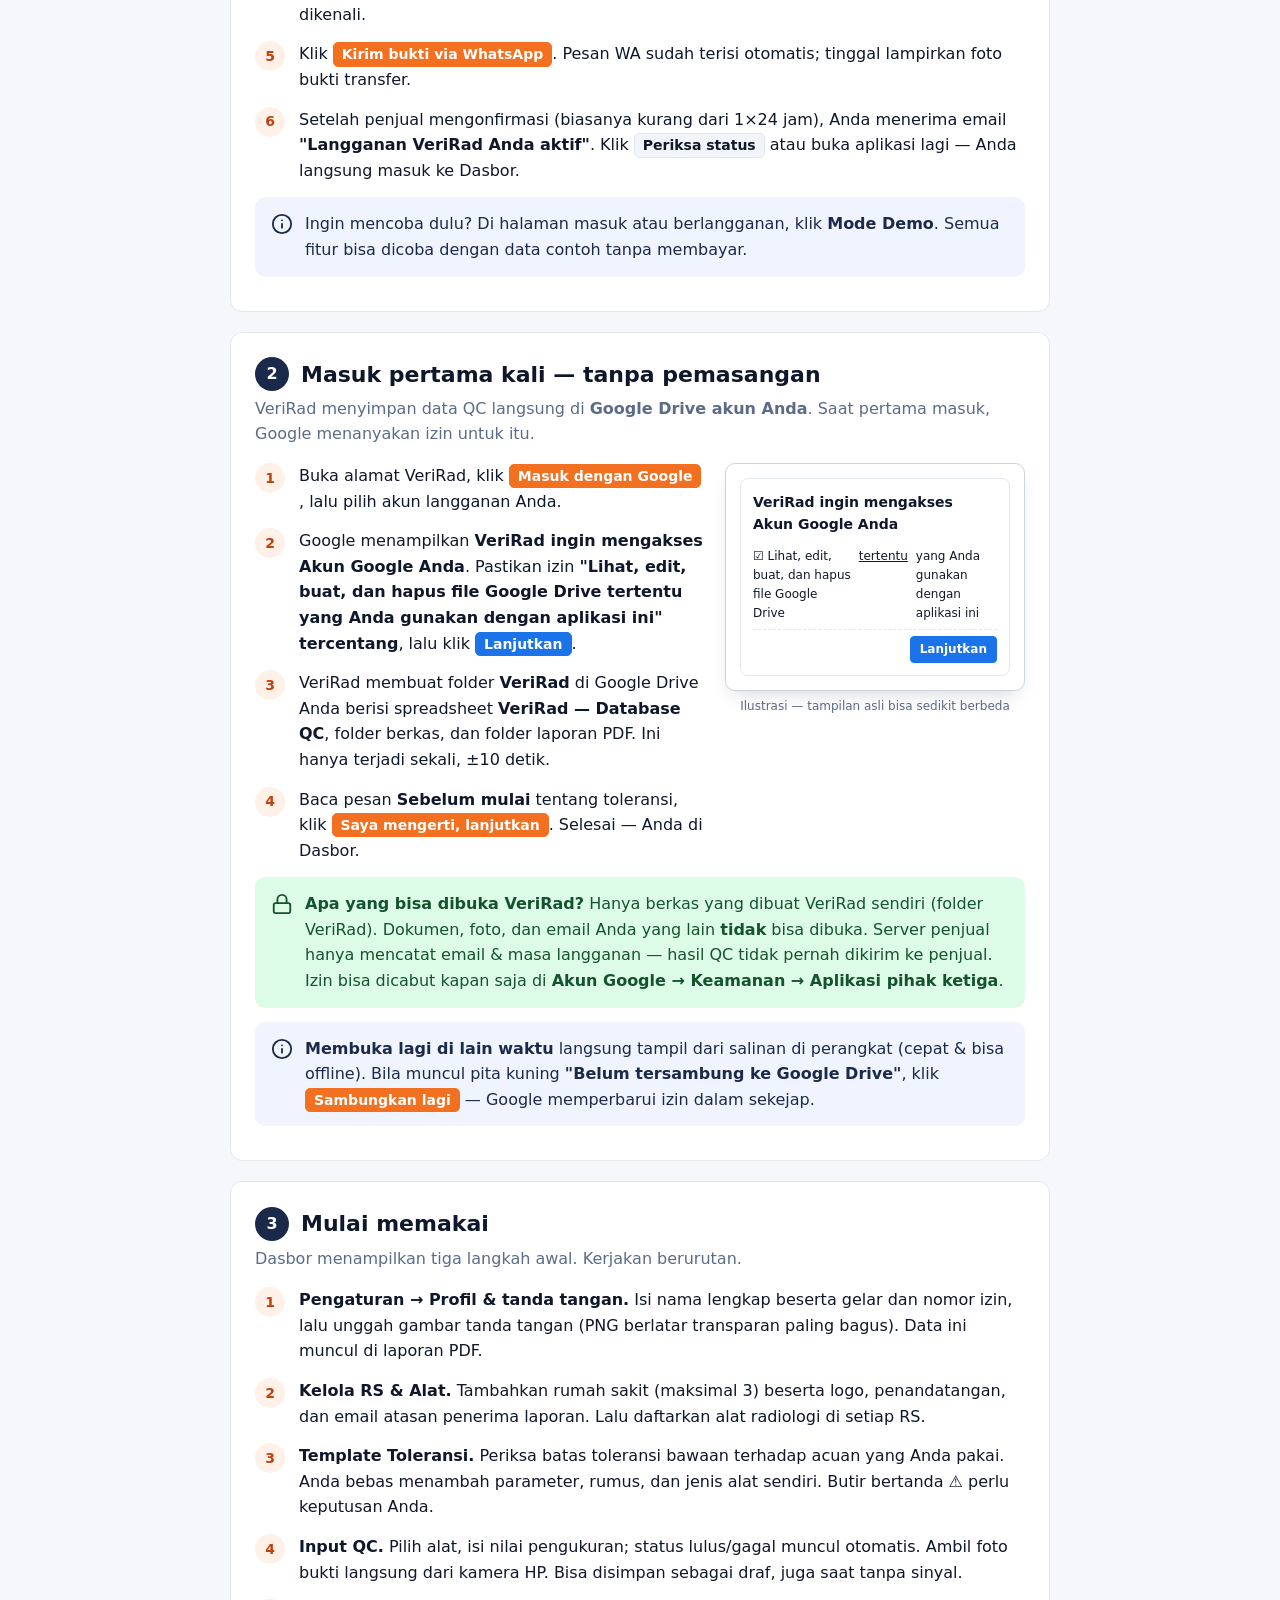
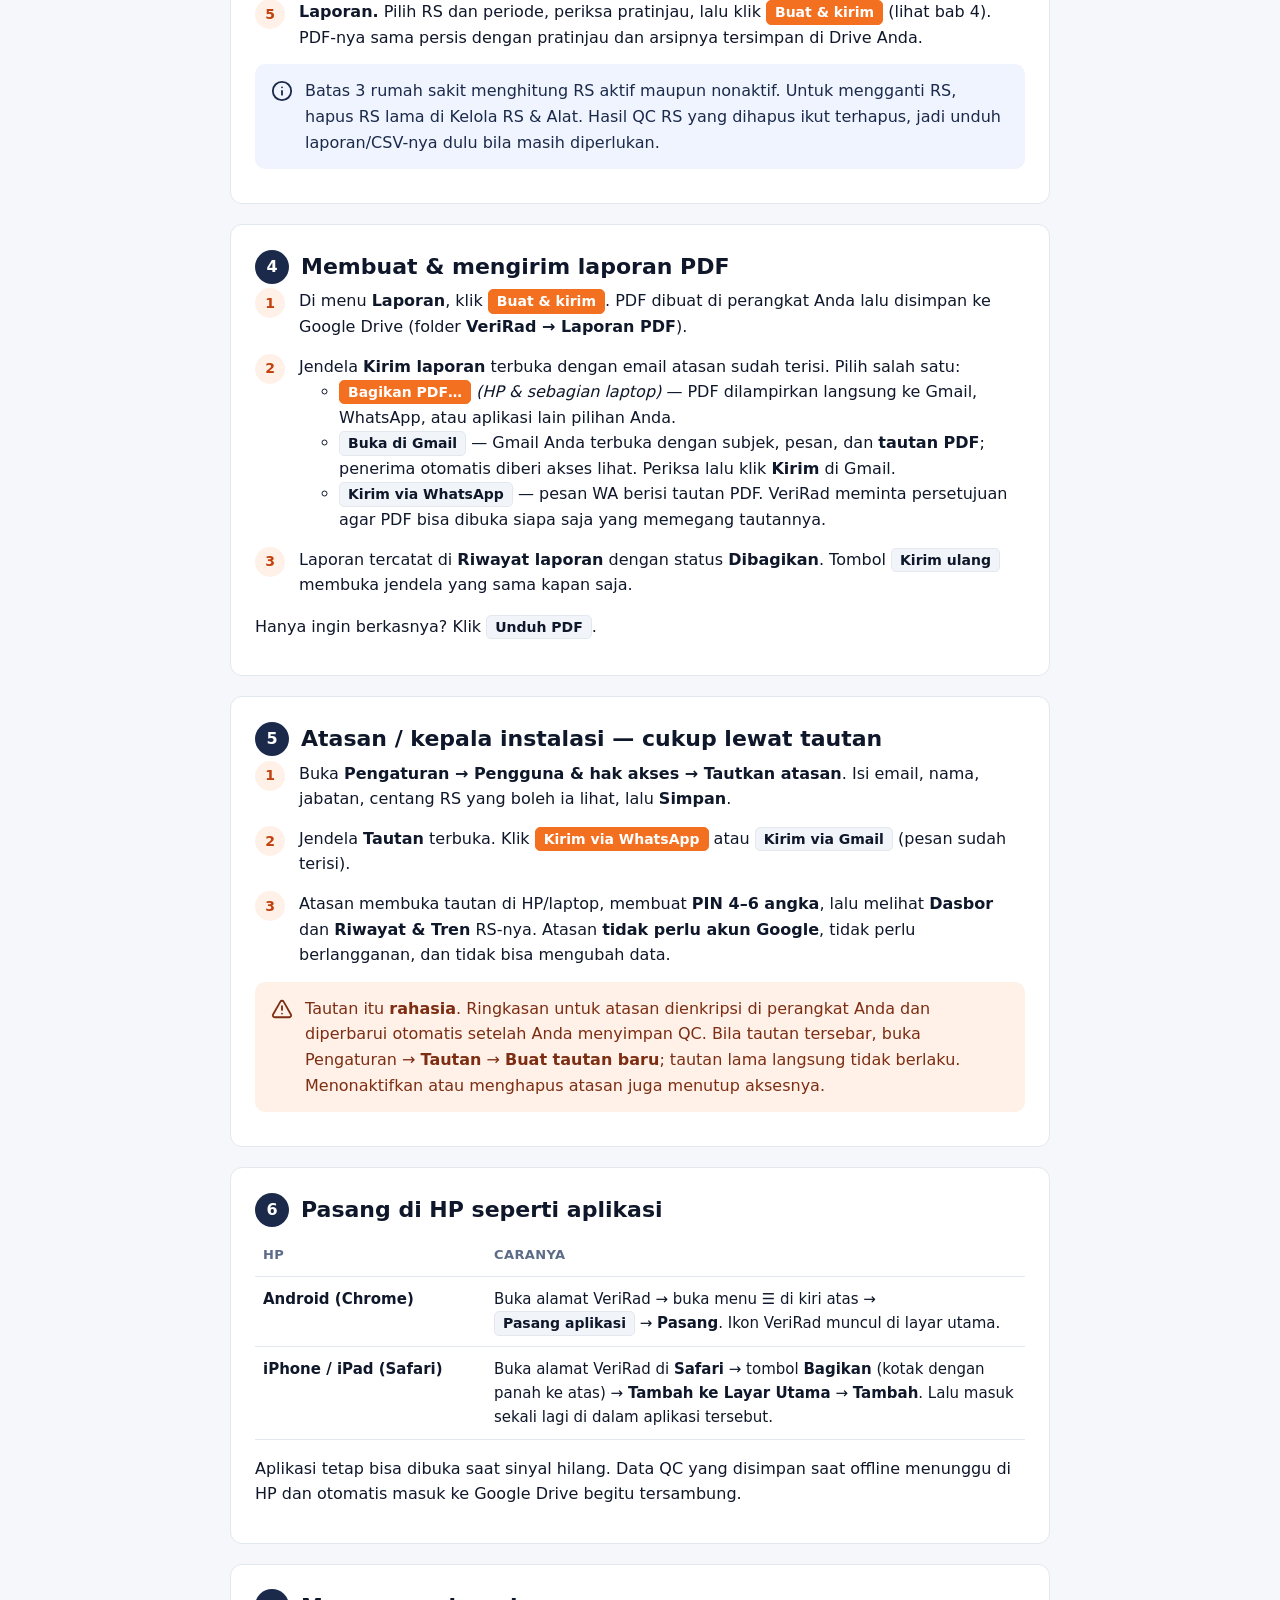
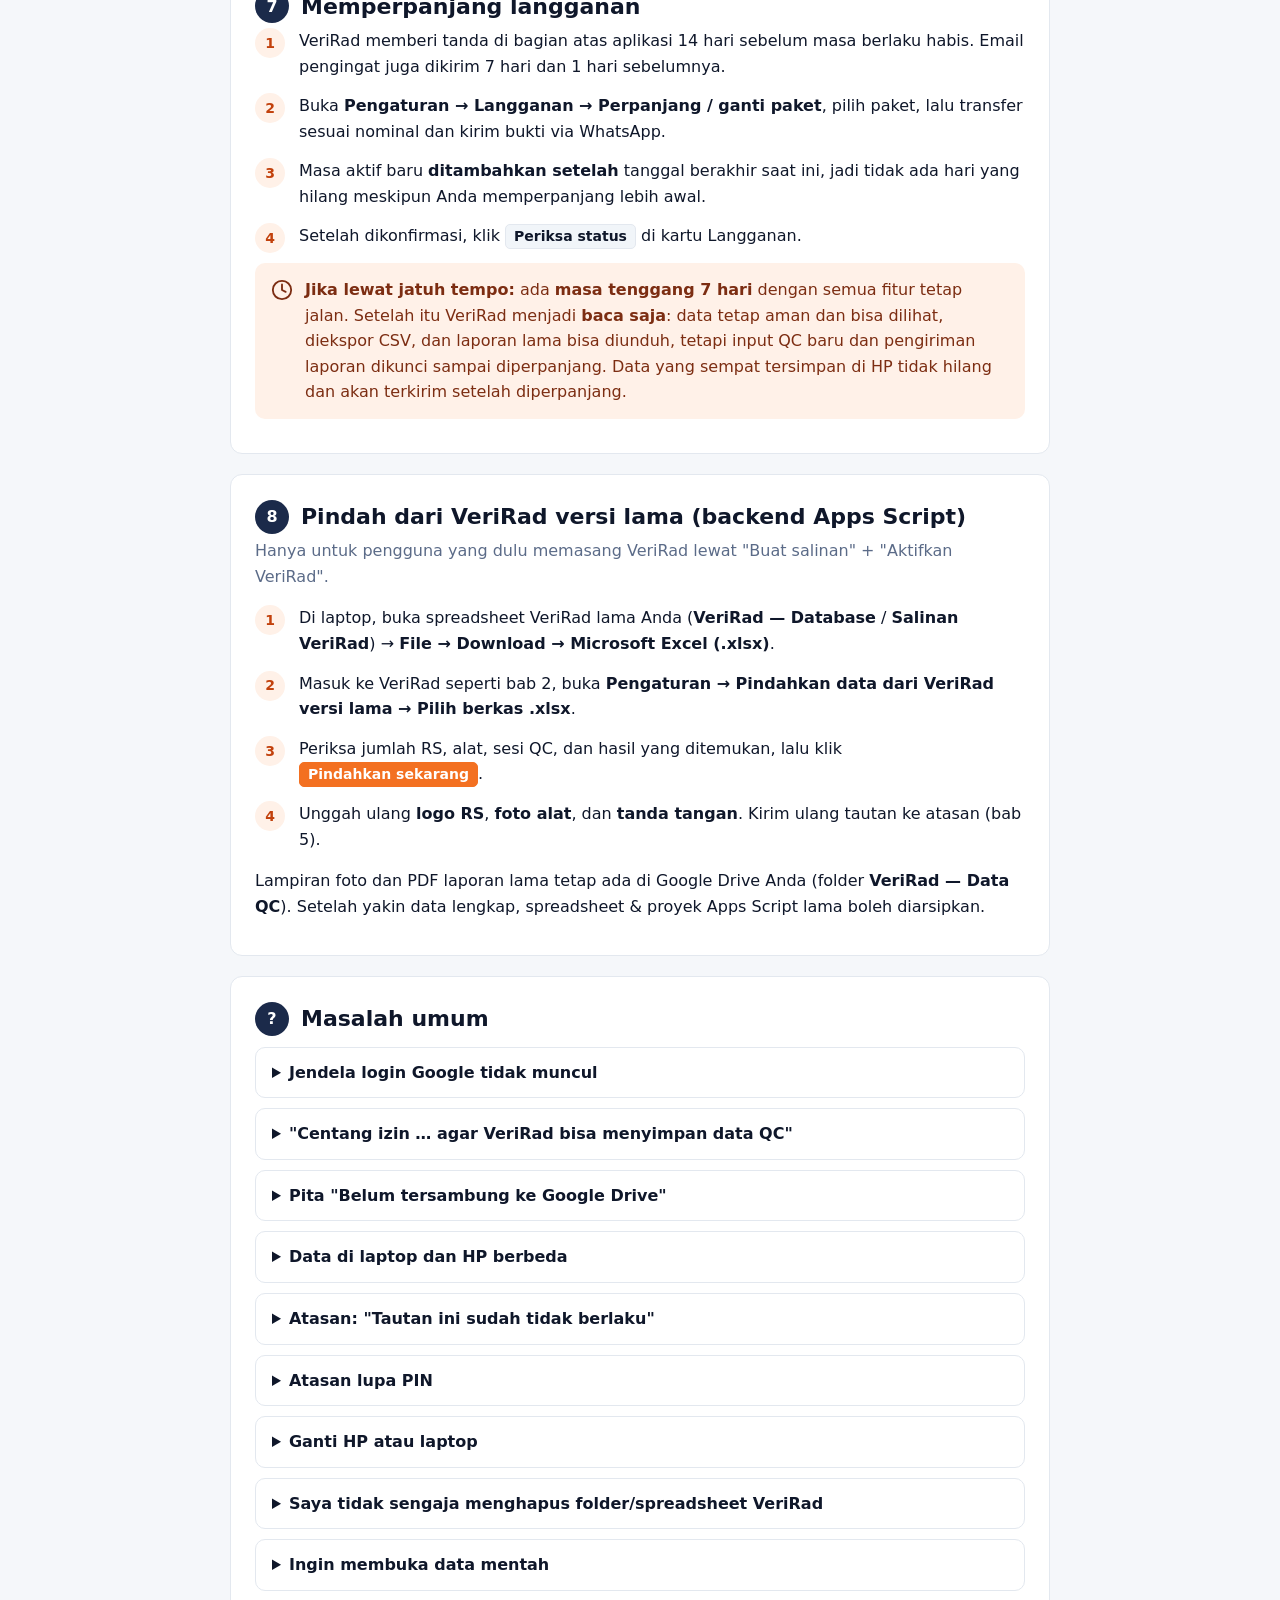
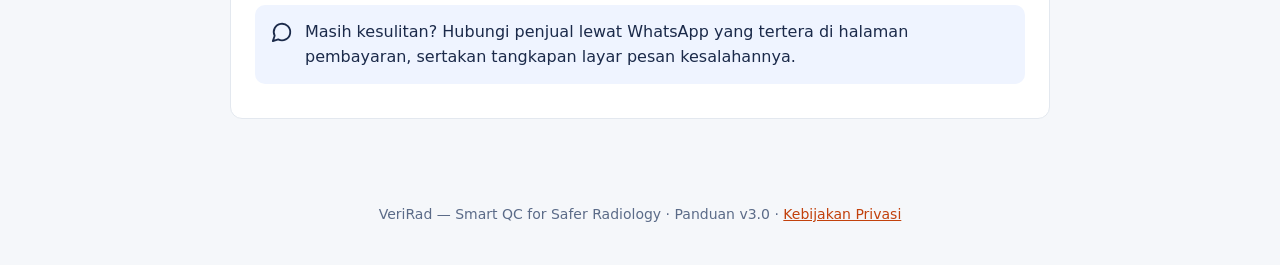
==== commit a617c625: "Update Logo" ====
--- a/panduan.html
+++ b/panduan.html
@@ -93,7 +93,7 @@
 </head>
 <body>
 <header class="hero"><div class="wrap">
-  <div class="brand"><span class="logo"><svg viewBox="0 0 160 160" aria-hidden="true"><rect width="160" height="160" rx="36" fill="#FFFFFF"/><path d="M80 120 L34 46 H126 Z" fill="#F97316" fill-opacity="0.22"/><path d="M34 46 L80 120 L126 46" fill="none" stroke="#0F1B2D" stroke-width="22" stroke-linecap="round" stroke-linejoin="round"/><path d="M30 26 H130" fill="none" stroke="#F97316" stroke-width="15" stroke-linecap="round"/><circle cx="80" cy="120" r="20" fill="#FFFFFF"/><circle cx="80" cy="120" r="14" fill="#F97316"/></svg></span><span>Veri<em class="r">Rad</em></span></div>
+  <div class="brand"><span class="logo"><svg viewBox="0 0 160 160" aria-hidden="true"><rect width="160" height="160" rx="36" fill="#F97316"/><path d="M80 120 L34 46 H126 Z" fill="#FFFFFF" fill-opacity="0.32"/><path d="M34 46 L80 120 L126 46" fill="none" stroke="#0F1B2D" stroke-width="22" stroke-linecap="round" stroke-linejoin="round"/><path d="M30 26 H130" fill="none" stroke="#FFFFFF" stroke-width="15" stroke-linecap="round"/><circle cx="80" cy="120" r="20" fill="#F97316"/><circle cx="80" cy="120" r="14" fill="#FFFFFF"/></svg></span><span>Veri<em class="r">Rad</em></span></div>
   <h1>Panduan Memakai <em>VeriRad</em></h1>
   <p>Dari berlangganan sampai mengirim laporan pertama. Tidak ada yang perlu dipasang: cukup masuk dengan akun Google, dari laptop maupun HP.</p>
   <div class="ringkas">
